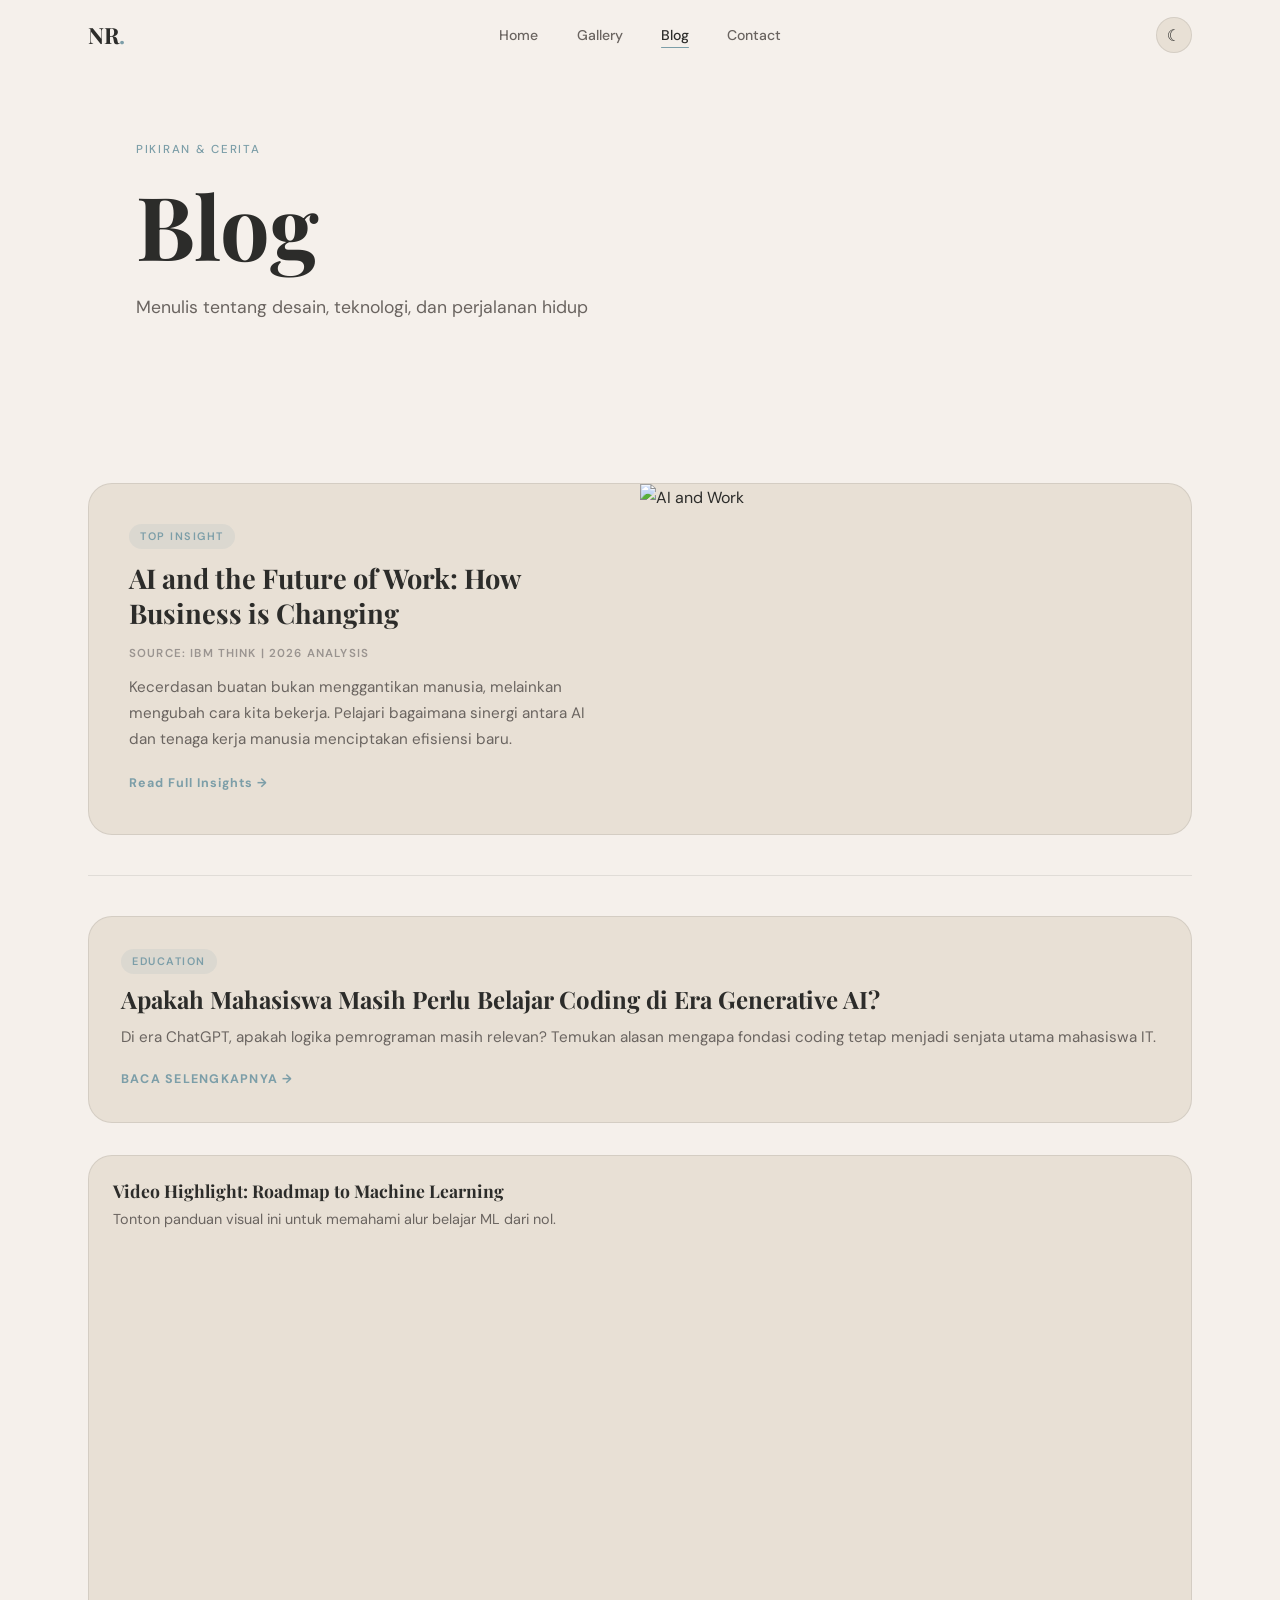
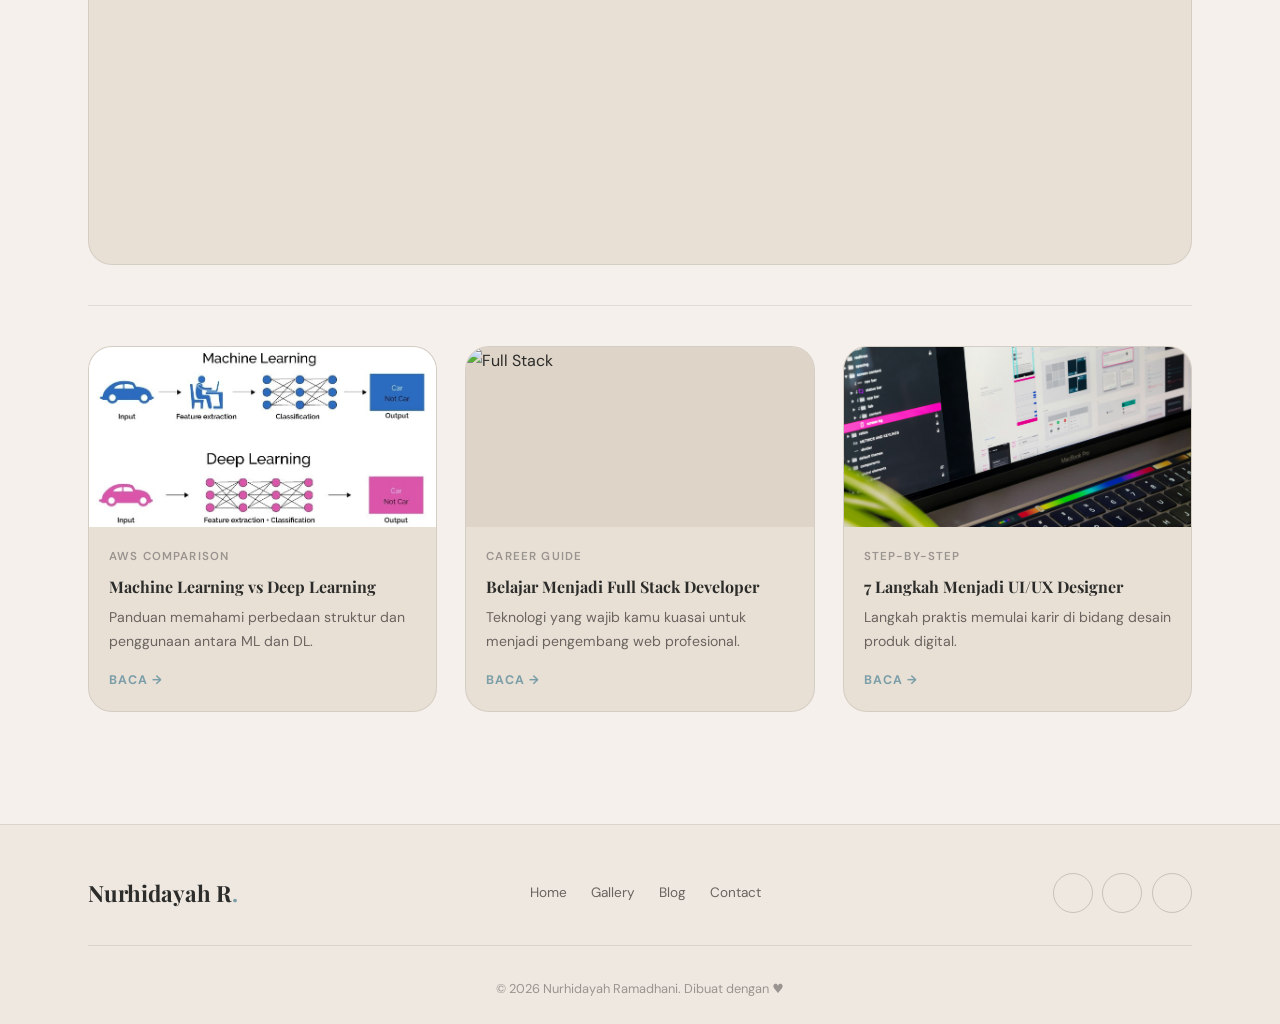
==== blog.html @ 2ee4850a "Initial commit: Mengunggah project pertama" ====
<!DOCTYPE html>
<html lang="id">
<head>
  <meta charset="UTF-8" />
  <meta name="viewport" content="width=device-width, initial-scale=1.0" />
  <title>Blog · Nurhidayah Portfolio</title>
  <link rel="preconnect" href="https://fonts.googleapis.com" />
  <link rel="preconnect" href="https://fonts.gstatic.com" crossorigin />
  <link href="https://fonts.googleapis.com/css2?family=Playfair+Display:ital,wght@0,400;0,600;0,700;1,400&family=DM+Sans:wght@300;400;500&display=swap" rel="stylesheet" />
  <link rel="stylesheet" href="css/style.css" />
  </head>
<body>

  <nav class="navbar" id="navbar">
    <div class="nav-container">
      <a href="index.html" class="nav-logo">NR<span class="dot">.</span></a>
      <ul class="nav-links" id="navLinks">
        <li><a href="index.html" class="nav-link">Home</a></li>
        <li><a href="gallery.html" class="nav-link">Gallery</a></li>
        <li><a href="blog.html" class="nav-link active">Blog</a></li>
        <li><a href="contact.html" class="nav-link">Contact</a></li>
      </ul>
      <div class="nav-actions">
        <button class="theme-toggle" id="themeToggle" aria-label="Toggle dark mode">
          <span class="theme-icon">☾</span>
        </button>
        <button class="hamburger" id="hamburger" aria-label="Menu">
          <span></span><span></span><span></span>
        </button>
      </div>
    </div>
  </nav>

  <header class="page-header">
    <div class="container">
      <span class="section-label reveal">Pikiran &amp; Cerita</span>
      <h1 class="page-title reveal delay-1">Blog</h1>
      <p class="page-subtitle reveal delay-2">Menulis tentang desain, teknologi, dan perjalanan hidup</p>
    </div>
  </header>
<section class="blog-section section">
  <div class="container">
    
    <article class="article-featured reveal" data-tags='["AI", "Tech"]'>
      <div class="featured-content">
        <div class="featured-text">
          <span class="category-label">Top Insight</span>
          <h2 class="featured-title">AI and the Future of Work: How Business is Changing</h2>
          <p class="article-meta">Source: IBM Think | 2026 Analysis</p>
          <p class="featured-excerpt">
            Kecerdasan buatan bukan menggantikan manusia, melainkan mengubah cara kita bekerja. Pelajari bagaimana sinergi antara AI dan tenaga kerja manusia menciptakan efisiensi baru.
          </p>
          <a href="https://www.ibm.com/think/insights/ai-and-the-future-of-work" target="_blank" class="read-more-btn">Read Full Insights →</a>
        </div>
        <div class="featured-media">
          <img src="img/AI.jpg" alt="AI and Work">
        </div>
      </div>
    </article>

    <hr class="section-divider">

    <article class="article-minimal reveal" data-tags='["AI", "Life"]'>
      <div class="minimal-content">
        <span class="category-label">Education</span>
        <h2 class="minimal-title">Apakah Mahasiswa Masih Perlu Belajar Coding di Era Generative AI?</h2>
        <p class="minimal-excerpt">Di era ChatGPT, apakah logika pemrograman masih relevan? Temukan alasan mengapa fondasi coding tetap menjadi senjata utama mahasiswa IT.</p>
        <a href="https://binus.ac.id/bekasi/2026/02/" target="_blank" class="read-more-link">BACA SELENGKAPNYA →</a>
      </div>
    </article>

    <div class="video-featured-wrap reveal">
      <div class="video-info">
        <h3>Video Highlight: Roadmap to Machine Learning</h3>
        <p>Tonton panduan visual ini untuk memahami alur belajar ML dari nol.</p>
      </div>
      <div class="video-responsive">
        <iframe 
            src="https://www.youtube.com/embed/7IgVGSaQPaw" 
            frameborder="0" 
            allow="accelerometer; autoplay; clipboard-write; encrypted-media; gyroscope; picture-in-picture" 
            allowfullscreen>
          </iframe>
      </div>
    </div>

    <hr class="section-divider">

    <div class="articles-sub-grid">
      
      <article class="article-card reveal" data-tags='["Tech"]'>
        <div class="article-thumb">
          <img src="img/MLvs-DL.jpg" alt="ML vs DL">
        </div>
        <div class="article-body">
          <div class="article-meta">AWS Comparison</div>
          <h2 class="article-title">Machine Learning vs Deep Learning</h2>
          <p class="article-excerpt">Panduan memahami perbedaan struktur dan penggunaan antara ML dan DL.</p>
          <a href="https://aws.amazon.com/id/compare/..." target="_blank" class="read-more-btn">BACA →</a>
        </div>
      </article>

      <article class="article-card reveal delay-1" data-tags='["Tech"]'>
        <div class="article-thumb">
          <img src="img/FullStack.jpg" alt="Full Stack">
        </div>
        <div class="article-body">
          <div class="article-meta">Career Guide</div>
          <h2 class="article-title">Belajar Menjadi Full Stack Developer</h2>
          <p class="article-excerpt">Teknologi yang wajib kamu kuasai untuk menjadi pengembang web profesional.</p>
          <a href="https://glints.com/id/..." target="_blank" class="read-more-btn">BACA →</a>
        </div>
      </article>

      <article class="article-card reveal delay-2" data-tags='["Design"]'>
        <div class="article-thumb">
          <img src="img/UI-UX.jpg" alt="UI/UX">
        </div>
        <div class="article-body">
          <div class="article-meta">Step-by-Step</div>
          <h2 class="article-title">7 Langkah Menjadi UI/UX Designer</h2>
          <p class="article-excerpt">Langkah praktis memulai karir di bidang desain produk digital.</p>
          <a href="https://www.dicoding.com/blog/..." target="_blank" class="read-more-btn">BACA →</a>
        </div>
      </article>

    </div>
  </div>
</section>

  <footer class="footer">
    <div class="container">
      <div class="footer-inner">
        <span class="footer-logo">Nurhidayah R<span class="dot">.</span></span>
        <div class="footer-links">
          <a href="index.html">Home</a>
          <a href="gallery.html">Gallery</a>
          <a href="blog.html">Blog</a>
          <a href="contact.html">Contact</a>
        </div>
        <div class="social-links">
          <a href="#" class="social-icon"><i data-feather="instagram"></i></a>
          <a href="#" class="social-icon"><i data-feather="linkedin"></i></a>
          <a href="#" class="social-icon"><i data-feather="github"></i></a>
        </div>
      </div>
      <p class="footer-copy">&copy; 2026 Nurhidayah Ramadhani. Dibuat dengan ♥</p>
    </div>
  </footer>

  <script src="js/main.js"></script>
  <script src="https://unpkg.com/feather-icons"></script>
  <script>feather.replace();</script>
</body>
</html>
---- css/style.css ----
/* ----------------------------------------
    1. CSS CUSTOM PROPERTIES
    ---------------------------------------- */
  :root {
    --bg:           #f5f0eb;
    --bg-alt:       #eee8e0;
    --surface:      #e8e0d5;
    --surface-2:    #ded4c8;
    --text:         #2c2c2a;
    --text-muted:   #6a6460;
    --text-subtle:  #9a9490;
    --accent:       #7c9ea8;
    --accent-dark:  #5a7a84;
    --accent-light: #a8c4cc;
    --border:       rgba(44,44,42,0.1);
    --border-strong:rgba(44,44,42,0.2);
    --shadow-sm:    0 2px 8px  rgba(44,44,42,0.08);
    --shadow-md:    0 8px 32px rgba(44,44,42,0.12);
    --shadow-lg:    0 24px 64px rgba(44,44,42,0.16);
    --radius:       12px;
    --radius-sm:    6px;
    --radius-lg:    24px;
    --nav-h:        70px;
    --transition:   0.3s cubic-bezier(0.4, 0, 0.2, 1);
    --font-heading: 'Playfair Display', Georgia, serif;
    --font-body:    'DM Sans', system-ui, sans-serif;
  }

  [data-theme="dark"] {
    --bg:           #1a1a18;
    --bg-alt:       #222220;
    --surface:      #2a2a28;
    --surface-2:    #333330;
    --text:         #f0ece8;
    --text-muted:   #908880;
    --text-subtle:  #706860;
    --accent:       #7c9ea8;
    --accent-dark:  #a8c4cc;
    --accent-light: #5a7a84;
    --border:       rgba(240,236,232,0.08);
    --border-strong:rgba(240,236,232,0.16);
    --shadow-sm:    0 2px 8px  rgba(0,0,0,0.3);
    --shadow-md:    0 8px 32px rgba(0,0,0,0.4);
    --shadow-lg:    0 24px 64px rgba(0,0,0,0.5);
  }

  /* ----------------------------------------
    2. RESET & BASE
    ---------------------------------------- */
  *, *::before, *::after {
    box-sizing: border-box;
    margin: 0;
    padding: 0;
  }

  html {
    scroll-behavior: smooth;
    font-size: 16px;
  }

  body {
    font-family: var(--font-body);
    background: var(--bg);
    color: var(--text);
    line-height: 1.7;
    overflow-x: hidden;
    transition: background 0.25s ease, color 0.25s ease;
  }

  img   { max-width: 100%; display: block; }
  a     { color: inherit; text-decoration: none; }
  button{ cursor: pointer; border: none; background: none; font-family: inherit; }
  input, textarea, select { font-family: inherit; }
  ul    { list-style: none; }
  iframe{ border: 0; }

  /* ----------------------------------------
    3. TYPOGRAPHY
    ---------------------------------------- */
  h1, h2, h3, h4 {
    font-family: var(--font-heading);
    line-height: 1.2;
    color: var(--text);
  }

  h1 { font-size: clamp(2.2rem, 6vw, 4rem); }
  h2 { font-size: clamp(1.6rem, 4vw, 2.8rem); }
  h3 { font-size: clamp(1.1rem, 2.5vw, 1.5rem); }

  p  { color: var(--text-muted); font-size: 1rem; }

  .section-label {
    display: inline-block;
    font-size: 0.72rem;
    font-weight: 500;
    letter-spacing: 0.15em;
    text-transform: uppercase;
    color: var(--accent);
    margin-bottom: 0.75rem;
  }

  .section-title { margin-bottom: 1.5rem; }

  .dot { color: var(--accent); }

  /* ----------------------------------------
    4. LAYOUT UTILITIES
    ---------------------------------------- */
  .container {
    max-width: 1200px;
    margin: 0 auto;
    padding: 0 clamp(1rem, 5vw, 3rem);
  }

  .section {
    padding: clamp(3.5rem, 9vw, 7rem) 0;
  }

  .section-header {
    display: flex;
    flex-direction: column;
    margin-bottom: 3rem;
  }

  .hidden { display: none !important; }

  /* ----------------------------------------
    5. BUTTONS
    ---------------------------------------- */
  .btn {
    display: inline-flex;
    align-items: center;
    justify-content: center;
    gap: 0.5rem;
    padding: 0.8rem 2rem;
    border-radius: 999px;
    font-size: 0.9rem;
    font-weight: 500;
    font-family: var(--font-body);
    border: 2px solid transparent;
    letter-spacing: 0.02em;
    transition: all var(--transition);
    cursor: pointer;
    white-space: nowrap;
  }

  .btn-primary {
    background: var(--text);
    color: var(--bg);
    border-color: var(--text);
  }
  .btn-primary:hover {
    background: var(--accent);
    border-color: var(--accent);
    transform: translateY(-2px);
    box-shadow: var(--shadow-md);
  }

  .btn-outline {
    background: transparent;
    color: var(--text);
    border-color: var(--border-strong);
  }
  .btn-outline:hover {
    border-color: var(--accent);
    color: var(--accent);
    transform: translateY(-2px);
  }

  .btn-lg { padding: 1rem 2.5rem; font-size: 1rem; }

  /* ----------------------------------------
    6. NAVBAR
    ---------------------------------------- */
  .navbar {
    position: fixed;
    top: 0; left: 0; right: 0;
    z-index: 900;
    height: var(--nav-h);
    transition: background var(--transition), box-shadow var(--transition);
  }

  .navbar.scrolled {
    background: rgba(245,240,235,0.92);
    backdrop-filter: blur(16px);
    -webkit-backdrop-filter: blur(16px);
    box-shadow: 0 1px 0 var(--border);
  }

  [data-theme="dark"] .navbar.scrolled {
    background: rgba(26,26,24,0.92);
  }

  .nav-container {
    max-width: 1200px;
    margin: 0 auto;
    padding: 0 clamp(1rem, 4vw, 3rem);
    height: 100%;
    display: flex;
    align-items: center;
    justify-content: space-between;
    gap: 1rem;
  }

  .nav-logo {
    font-family: var(--font-heading);
    font-size: 1.4rem;
    font-weight: 700;
    color: var(--text);
    letter-spacing: -0.02em;
    flex-shrink: 0;
    transition: color var(--transition);
  }
  .nav-logo:hover { color: var(--accent); }

  .nav-links {
    display: flex;
    align-items: center;
    gap: clamp(1.2rem, 3vw, 2.5rem);
  }

  .nav-link {
    font-size: 0.88rem;
    font-weight: 500;
    color: var(--text-muted);
    position: relative;
    padding-bottom: 2px;
    transition: color var(--transition);
  }
  .nav-link::after {
    content: '';
    position: absolute;
    bottom: -2px; left: 0;
    width: 0; height: 1.5px;
    background: var(--accent);
    border-radius: 999px;
    transition: width var(--transition);
  }
  .nav-link:hover          { color: var(--text); }
  .nav-link:hover::after,
  .nav-link.active::after  { width: 100%; }
  .nav-link.active         { color: var(--text); }

  /* Nav Actions */
  .nav-actions {
    display: flex;
    align-items: center;
    gap: 0.6rem;
    flex-shrink: 0;
  }

  /* Weather mini (index.html only) */
  .weather-mini {
    font-size: 0.8rem;
    font-weight: 600;
    color: var(--accent);
    background: var(--surface);
    border: 1px solid var(--border);
    border-radius: 999px;
    padding: 0.25rem 0.8rem;
    white-space: nowrap;
  }

  /* Dark mode toggle */
  .theme-toggle {
    width: 36px;
    height: 36px;
    border-radius: 50%;
    background: var(--surface);
    color: var(--text);
    display: flex;
    align-items: center;
    justify-content: center;
    font-size: 1rem;
    border: 1px solid var(--border);
    transition: background var(--transition), transform var(--transition);
  }
  .theme-toggle:hover {
    background: var(--surface-2);
    transform: rotate(20deg);
  }

  /* Hamburger */
  .hamburger {
    display: none;
    flex-direction: column;
    justify-content: center;
    gap: 5px;
    width: 36px;
    height: 36px;
    padding: 6px;
    border-radius: var(--radius-sm);
    background: var(--surface);
    border: 1px solid var(--border);
    transition: background var(--transition);
  }
  .hamburger span {
    display: block;
    height: 1.5px;
    background: var(--text);
    border-radius: 2px;
    transition: all 0.3s ease;
    transform-origin: center;
  }
  .hamburger.open span:nth-child(1) { transform: translateY(6.5px) rotate(45deg); }
  .hamburger.open span:nth-child(2) { opacity: 0; transform: scaleX(0); }
  .hamburger.open span:nth-child(3) { transform: translateY(-6.5px) rotate(-45deg); }

  /* ----------------------------------------
    7. HERO  (index.html)
    ---------------------------------------- */
  .hero {
    min-height: 100svh;
    display: flex;
    align-items: center;
    position: relative;
    padding-top: var(--nav-h);
    overflow: hidden;
  }

  .hero-bg {
    position: absolute;
    inset: 0;
    background:
      radial-gradient(ellipse 60% 60% at 80% 20%, rgba(124,158,168,0.12) 0%, transparent 70%),
      radial-gradient(ellipse 40% 40% at 20% 80%, rgba(196,180,154,0.1)  0%, transparent 60%);
    pointer-events: none;
  }

  .hero-content {
    max-width: 1200px;
    margin: 0 auto;
    padding: 0 clamp(1rem, 5vw, 3rem);
    z-index: 1;
  }

  .hero-eyebrow {
    font-size: 1rem;
    font-weight: 500;
    color: var(--text-muted);
    margin-bottom: 0.5rem;
  }

  .hero-name {
    font-size: clamp(2.4rem, 9vw, 6.5rem);
    font-weight: 700;
    line-height: 1.05;
    margin-bottom: 1.5rem;
    color: var(--text);
  }
  .hero-name em { font-style: italic; color: var(--accent); }

  .hero-tagline {
    font-size: clamp(0.95rem, 2.5vw, 1.25rem);
    color: var(--text-muted);
    margin-bottom: 2.5rem;
    min-height: 2em;
    font-weight: 300;
  }

  /* Typing cursor — dipakai via JS jika perlu, tapi tidak wajib */
  .typing-cursor {
    display: inline-block;
    width: 2px; height: 1.1em;
    background: var(--accent);
    margin-left: 2px;
    vertical-align: middle;
    animation: blink 1s step-end infinite;
  }
  @keyframes blink { 0%,100%{opacity:1} 50%{opacity:0} }

  .hero-cta {
    display: flex;
    gap: 1rem;
    flex-wrap: wrap;
  }

  .hero-scroll-hint {
    position: absolute;
    bottom: 2.5rem;
    left: 50%;
    transform: translateX(-50%);
    display: flex;
    flex-direction: column;
    align-items: center;
    gap: 0.5rem;
    color: var(--text-subtle);
    font-size: 0.68rem;
    letter-spacing: 0.15em;
    text-transform: uppercase;
  }
  .scroll-line {
    width: 1px; height: 40px;
    background: linear-gradient(to bottom, var(--text-subtle), transparent);
    animation: scrollPulse 2s ease-in-out infinite;
  }
  @keyframes scrollPulse {
    0%,100%{transform:scaleY(1);opacity:1}
    50%{transform:scaleY(0.6);opacity:0.5}
  }

  /* ----------------------------------------
    8. ABOUT  (index.html)
    ---------------------------------------- */
  .about-grid {
    display: grid;
    grid-template-columns: 1fr 1.5fr;
    gap: clamp(2rem, 6vw, 5rem);
    align-items: center;
  }

  .about-img-wrap { position: relative; }

  .about-img-placeholder {
    width: 100%;
    aspect-ratio: 3/4;
    max-width: 360px;
    background: var(--surface);
    border-radius: var(--radius-lg);
    position: relative;
    overflow: hidden;
    display: flex;
    align-items: center;
    justify-content: center;
  }

  .img-decoration {
    position: absolute;
    width: 60%; height: 60%;
    border: 2px solid var(--accent-light);
    border-radius: var(--radius-lg);
    top: 10%; left: 10%;
    opacity: 0.4;
    z-index: 1;
    pointer-events: none;
  }

  .about-text p { margin-bottom: 1rem; }

  .about-chips {
    display: flex;
    flex-wrap: wrap;
    gap: 0.5rem;
    margin-top: 1.5rem;
  }

  .chip {
    padding: 0.4rem 1rem;
    background: var(--surface);
    border-radius: 999px;
    font-size: 0.8rem;
    font-weight: 500;
    color: var(--text-muted);
    border: 1px solid var(--border);
  }

  /* ----------------------------------------
    9. FEATURED WORK  (index.html)
    ---------------------------------------- */
  .work-grid {
    display: grid;
    grid-template-columns: repeat(auto-fit, minmax(280px, 1fr));
    gap: 2rem;
  }

  .work-card {
    background: var(--surface);
    border-radius: var(--radius-lg);
    overflow: hidden;
    border: 1px solid var(--border);
    transition: transform var(--transition), box-shadow var(--transition);
  }
  .work-card:hover {
    transform: translateY(-6px);
    box-shadow: var(--shadow-lg);
  }

  .work-thumb {
    height: 220px;
    position: relative;
    overflow: hidden;
    display: flex;
    align-items: flex-end;
    padding: 1rem;
  }
  .work-thumb img {
    position: absolute;
    inset: 0;
    width: 100%; height: 100%;
    object-fit: cover;
  }

  .work-num {
    font-family: var(--font-heading);
    font-size: 2.5rem;
    font-weight: 700;
    color: rgba(255,255,255,0.35);
    line-height: 1;
    position: relative;
    z-index: 1;
  }

  .work-info { padding: 1.5rem; }

  .work-tag {
    font-size: 0.68rem;
    font-weight: 500;
    letter-spacing: 0.12em;
    text-transform: uppercase;
    color: var(--accent);
    display: block;
    margin-bottom: 0.5rem;
  }
  .work-info h3 { margin-bottom: 0.5rem; font-size: 1.15rem; }
  .work-info p  { font-size: 0.9rem; margin-bottom: 1rem; }

  .work-link {
    font-size: 0.85rem;
    font-weight: 500;
    color: var(--accent);
    display: inline-block;
    transition: transform var(--transition);
  }
  .work-link:hover { transform: translateX(4px); }

  /* ----------------------------------------
    10. QUOTE SECTION  (index.html)
    ---------------------------------------- */
  .quote-section {
    padding: 3rem 0;
    background: var(--surface);
  }

  .quote-wrapper {
    text-align: center;
    max-width: 680px;
    margin: 0 auto;
    padding: 2rem;
    border-left: 3px solid var(--accent);
    border-radius: 0 var(--radius) var(--radius) 0;
    background: var(--bg-alt);
  }

  #quote-text {
    font-family: var(--font-heading);
    font-style: italic;
    font-size: clamp(1rem, 2.5vw, 1.2rem);
    color: var(--text);
    margin-bottom: 0.75rem;
    line-height: 1.6;
  }

  #quote-author {
    display: block;
    font-size: 0.85rem;
    font-weight: 600;
    color: var(--accent);
  }

  /* ----------------------------------------
    11. CTA BANNER  (index.html)
    ---------------------------------------- */
  .cta-banner { background: var(--surface); }

  .cta-inner {
    text-align: center;
    max-width: 600px;
    margin: 0 auto;
  }
  .cta-inner h2   { margin-bottom: 2rem; line-height: 1.3; }
  .cta-inner em   { color: var(--accent); }

  /* ----------------------------------------
    12. FOOTER  (all pages)
    ---------------------------------------- */
  .footer {
    background: var(--bg-alt);
    color: var(--text);
    padding: 3rem 0 1.5rem;
    border-top: 1px solid var(--border);
  }

  .footer-inner {
    display: flex;
    align-items: center;
    justify-content: space-between;
    gap: 1.5rem;
    flex-wrap: wrap;
    margin-bottom: 2rem;
    padding-bottom: 2rem;
    border-bottom: 1px solid var(--border);
  }

  .footer-logo {
    font-family: var(--font-heading);
    font-size: 1.4rem;
    font-weight: 700;
    color: var(--text);
  }

  .footer-links {
    display: flex;
    gap: 1.5rem;
    flex-wrap: wrap;
  }
  .footer-links a {
    font-size: 0.85rem;
    color: var(--text-muted);
    transition: color var(--transition);
  }
  .footer-links a:hover { color: var(--accent); }

  .social-links { display: flex; gap: 0.6rem; flex-wrap: wrap; }

  .social-icon {
    display: inline-flex;
    align-items: center;
    justify-content: center;
    width: 40px; height: 40px;
    border-radius: 50%;
    border: 1px solid var(--border-strong);
    color: var(--text-muted);
    transition: all var(--transition);
  }
  .social-icon svg {
    width: 18px; height: 18px;
    stroke: currentColor;
    stroke-width: 2px;
    fill: none;
  }
  .social-icon:hover {
    border-color: var(--accent);
    color: var(--accent);
    transform: translateY(-2px);
    background: var(--surface);
  }

  .footer-copy {
    text-align: center;
    font-size: 0.8rem;
    color: var(--text-subtle);
  }

  /* ----------------------------------------
    13. PAGE HEADER  (gallery / blog / contact)
    ---------------------------------------- */
  .page-header {
    padding-top: calc(var(--nav-h) + 4rem);
    padding-bottom: 3rem;
    padding-left:  clamp(1rem, 5vw, 3rem);
    padding-right: clamp(1rem, 5vw, 3rem);
    max-width: 1200px;
    margin: 0 auto;
  }

  .page-title {
    font-size: clamp(2.4rem, 8vw, 5.5rem);
    font-weight: 700;
    margin-bottom: 1rem;
  }

  .page-subtitle {
    font-size: 1.1rem;
    color: var(--text-muted);
    max-width: 520px;
  }

  /* ----------------------------------------
    14. GALLERY PAGE
    ---------------------------------------- */
  .gallery-section { padding-top: 0; }

  /* Filter bar */
  .filter-bar {
    display: flex;
    gap: 0.5rem;
    flex-wrap: wrap;
    margin-bottom: 2.5rem;
  }

  .filter-btn {
    padding: 0.5rem 1.25rem;
    border-radius: 999px;
    border: 1.5px solid var(--border-strong);
    background: transparent;
    color: var(--text-muted);
    font-size: 0.85rem;
    font-weight: 500;
    font-family: var(--font-body);
    transition: all var(--transition);
    cursor: pointer;
  }
  .filter-btn:hover { border-color: var(--accent); color: var(--accent); }
  .filter-btn.active {
    background: var(--text);
    border-color: var(--text);
    color: var(--bg);
  }

  /* Masonry grid */
  .masonry-grid {
    column-count: 3;
    column-gap: 1.25rem;
  }

  .masonry-item {
    display: inline-block;
    width: 100%;
    break-inside: avoid;
    margin-bottom: 1.25rem;
    position: relative;
    border-radius: var(--radius);
    overflow: hidden;
    cursor: pointer;
    transition: transform var(--transition), box-shadow var(--transition), opacity var(--transition);
    box-shadow: var(--shadow-sm);
  }
  .masonry-item:hover {
    transform: scale(1.015);
    box-shadow: var(--shadow-lg);
  }
  .masonry-item.hidden {
    display: none;
  }

  .masonry-img {
    width: 100%;
    height: var(--h, 280px);
    display: flex;
    align-items: center;
    justify-content: center;
    overflow: hidden;
    background: var(--surface);
    transition: transform var(--transition);
  }
  .masonry-img img {
    width: 100%;
    height: 100%;
    object-fit: cover;          /* foto = cover; project screenshots = pilih contain di bawah */
    display: block;
    transition: transform var(--transition);
  }
  .masonry-item[data-category="Project"] .masonry-img img {
    object-fit: contain;        /* screenshot proyek tampil utuh */
    padding: 8px;
    background: #fff;
  }
  .masonry-item:hover .masonry-img img { transform: scale(1.04); }

  .masonry-overlay {
    position: absolute;
    inset: 0;
    background: linear-gradient(to top, rgba(0,0,0,0.65) 0%, transparent 55%);
    display: flex;
    flex-direction: column;
    justify-content: flex-end;
    padding: 1.25rem;
    opacity: 0;
    transition: opacity var(--transition);
  }
  .masonry-item:hover .masonry-overlay { opacity: 1; }

  .masonry-overlay span {
    font-size: 0.62rem;
    font-weight: 600;
    letter-spacing: 0.15em;
    text-transform: uppercase;
    color: rgba(255,255,255,0.75);
    margin-bottom: 0.25rem;
  }
  .masonry-overlay h3 { color: #fff; font-size: 0.95rem; }

  /* Lightbox */
  .lightbox {
    position: fixed;
    inset: 0;
    z-index: 1000;
    display: flex;
    align-items: center;
    justify-content: center;
    padding: 2rem;
    opacity: 0;
    pointer-events: none;
    transition: opacity var(--transition);
  }
  .lightbox.open { opacity: 1; pointer-events: all; }

  .lightbox-backdrop {
    position: fixed;
    inset: 0;
    z-index: 999;
    background: rgba(0,0,0,0.88);
    backdrop-filter: blur(10px);
    opacity: 0;
    pointer-events: none;
    transition: opacity var(--transition);
  }
  .lightbox-backdrop.open { opacity: 1; pointer-events: all; }

  .lightbox-content {
    max-width: 820px;
    width: 100%;
    z-index: 1001;
  }

  .lightbox-img-wrap {
    width: 100%;
    max-height: 72vh;
    display: flex;
    align-items: center;
    justify-content: center;
    border-radius: var(--radius-lg);
    overflow: hidden;
    margin-bottom: 1.25rem;
    background: #fff;
    padding: 1rem;
  }
  .lightbox-img-wrap img {
    max-width: 100%;
    max-height: 68vh;
    object-fit: contain;
    border-radius: var(--radius);
  }

  .lightbox-info  { color: #fff; text-align: center; }
  .lightbox-info h3 { margin-bottom: 0.4rem; font-size: 1.2rem; }
  .lightbox-info p  { color: rgba(255,255,255,0.65); font-size: 0.88rem; }

  .lightbox-close {
    position: fixed;
    top: 1.2rem; right: 1.2rem;
    z-index: 1002;
    width: 44px; height: 44px;
    border-radius: 50%;
    background: rgba(255,255,255,0.15);
    color: #fff;
    font-size: 1rem;
    display: flex;
    align-items: center;
    justify-content: center;
    backdrop-filter: blur(8px);
    transition: background var(--transition);
  }
  .lightbox-close:hover { background: rgba(255,255,255,0.28); }

  .lightbox-prev, .lightbox-next {
    position: fixed;
    top: 50%;
    transform: translateY(-50%);
    z-index: 1002;
    width: 48px; height: 48px;
    border-radius: 50%;
    background: rgba(255,255,255,0.15);
    color: #fff;
    font-size: 1.8rem;
    display: flex;
    align-items: center;
    justify-content: center;
    backdrop-filter: blur(8px);
    transition: background var(--transition);
  }
  .lightbox-prev { left: 1rem; }
  .lightbox-next { right: 1rem; }
  .lightbox-prev:hover, .lightbox-next:hover { background: rgba(255,255,255,0.3); }

  /* ----------------------------------------
    15. BLOG PAGE
    ---------------------------------------- */

  /* Article featured (top card) */
  .article-featured {
    background: var(--surface);
    border: 1px solid var(--border);
    border-radius: var(--radius-lg);
    overflow: hidden;
    margin-bottom: 2.5rem;
  }

  .featured-content {
    display: grid;
    grid-template-columns: 1fr 1fr;
    gap: 0;
  }

  .featured-text {
    padding: 2.5rem;
    display: flex;
    flex-direction: column;
    justify-content: center;
    gap: 0.75rem;
  }

  .featured-title {
    font-size: clamp(1.2rem, 2.5vw, 1.7rem);
    line-height: 1.3;
  }

  .featured-excerpt {
    font-size: 0.95rem;
    color: var(--text-muted);
    line-height: 1.7;
  }

  .featured-media {
    min-height: 280px;
    overflow: hidden;
  }
  .featured-media img {
    width: 100%; height: 100%;
    object-fit: cover;
    display: block;
    transition: transform var(--transition);
  }
  .article-featured:hover .featured-media img { transform: scale(1.04); }

  /* Category label */
  .category-label {
    display: inline-block;
    font-size: 0.68rem;
    font-weight: 600;
    letter-spacing: 0.14em;
    text-transform: uppercase;
    color: var(--accent);
    background: rgba(124,158,168,0.12);
    padding: 0.2rem 0.7rem;
    border-radius: 999px;
    width: fit-content;
  }

  /* Divider */
  .section-divider {
    border: none;
    border-top: 1px solid var(--border);
    margin: 2.5rem 0;
  }

  /* Article minimal */
  .article-minimal {
    margin-bottom: 2rem;
    padding: 2rem;
    background: var(--surface);
    border: 1px solid var(--border);
    border-radius: var(--radius-lg);
    transition: box-shadow var(--transition), transform var(--transition);
  }
  .article-minimal:hover {
    transform: translateY(-3px);
    box-shadow: var(--shadow-md);
  }

  .minimal-content { display: flex; flex-direction: column; gap: 0.6rem; }

  .minimal-title {
    font-size: clamp(1.1rem, 2vw, 1.5rem);
    line-height: 1.35;
  }

  .minimal-excerpt {
    font-size: 0.95rem;
    color: var(--text-muted);
  }

  .read-more-link {
    font-size: 0.78rem;
    font-weight: 700;
    letter-spacing: 0.1em;
    color: var(--accent);
    display: inline-block;
    margin-top: 0.5rem;
    transition: color var(--transition);
  }
  .read-more-link:hover { color: var(--accent-dark); }

  /* Video embed */
  .video-featured-wrap {
    margin-bottom: 2.5rem;
    background: var(--surface);
    border: 1px solid var(--border);
    border-radius: var(--radius-lg);
    overflow: hidden;
    padding: 1.5rem;
    display: flex;
    flex-direction: column;
    gap: 1rem;
  }
  .video-featured-wrap .video-info h3 { font-size: 1.1rem; margin-bottom: 0.35rem; }
  .video-featured-wrap .video-info p  { font-size: 0.9rem; }

  .video-responsive {
    position: relative;
    padding-bottom: 56.25%; /* 16:9 */
    height: 0;
    border-radius: var(--radius);
    overflow: hidden;
  }
  .video-responsive iframe {
    position: absolute;
    top: 0; left: 0;
    width: 100%; height: 100%;
    border-radius: var(--radius);
  }

  /* Sub-grid (3 article cards) */
  .articles-sub-grid {
    display: grid;
    grid-template-columns: repeat(auto-fill, minmax(260px, 1fr));
    gap: 1.75rem;
  }

  .article-card {
    background: var(--surface);
    border-radius: var(--radius-lg);
    overflow: hidden;
    border: 1px solid var(--border);
    transition: transform var(--transition), box-shadow var(--transition);
    display: flex;
    flex-direction: column;
  }
  .article-card:hover {
    transform: translateY(-4px);
    box-shadow: var(--shadow-md);
  }
  .article-card.hidden { display: none; }

  .article-thumb {
    height: 180px;
    overflow: hidden;
    background: var(--surface-2);
  }
  .article-thumb img {
    width: 100%; height: 100%;
    object-fit: cover;
    transition: transform var(--transition);
  }
  .article-card:hover .article-thumb img { transform: scale(1.04); }

  .article-body { padding: 1.25rem; display: flex; flex-direction: column; gap: 0.5rem; flex: 1; }

  .article-meta {
    font-size: 0.72rem;
    font-weight: 600;
    letter-spacing: 0.1em;
    text-transform: uppercase;
    color: var(--text-subtle);
  }

  .article-title {
    font-size: 1rem;
    line-height: 1.45;
  }

  .article-excerpt {
    font-size: 0.88rem;
    color: var(--text-muted);
    flex: 1;
  }

  .read-more-btn {
    font-size: 0.78rem;
    font-weight: 700;
    letter-spacing: 0.08em;
    color: var(--accent);
    display: inline-block;
    margin-top: auto;
    padding-top: 0.5rem;
    transition: color var(--transition);
    font-family: var(--font-body);
  }
  .read-more-btn:hover { color: var(--accent-dark); }

  /* ----------------------------------------
    16. CONTACT PAGE
    ---------------------------------------- */
  .contact { padding-bottom: 6rem; }

  .contact-grid {
    display: grid;
    grid-template-columns: repeat(auto-fit, minmax(240px, 1fr));
    gap: 2rem;
    text-align: center;
  }

  .contact-item {
    padding: 2.5rem 1.5rem;
    background: var(--surface);
    border: 1px solid var(--border);
    border-radius: var(--radius-lg);
    transition: transform var(--transition), border-color var(--transition), box-shadow var(--transition);
  }
  .contact-item:hover {
    transform: translateY(-5px);
    border-color: var(--accent);
    box-shadow: var(--shadow-md);
  }

  .contact-icon {
    width: 52px; height: 52px;
    background: var(--accent);
    color: #fff;
    display: flex;
    align-items: center;
    justify-content: center;
    border-radius: 50%;
    margin: 0 auto 1.5rem;
  }
  .contact-icon svg { width: 22px; height: 22px; stroke: #fff; fill: none; stroke-width: 2; }

  .contact-item h3 {
    font-family: var(--font-heading);
    font-size: 1.3rem;
    margin-bottom: 0.5rem;
  }
  .contact-item p {
    font-size: 0.9rem;
    color: var(--text-muted);
    margin-bottom: 1rem;
  }

  .contact-link, .contact-value {
    font-weight: 600;
    color: var(--accent);
    font-size: 0.95rem;
    word-break: break-word;
  }
  .contact-link:hover { text-decoration: underline; }

  .contact-socials {
    display: flex;
    justify-content: center;
    gap: 1rem;
    flex-wrap: wrap;
  }
  .contact-socials a {
    font-size: 0.9rem;
    font-weight: 600;
    color: var(--accent);
  }
  .contact-socials a:hover { text-decoration: underline; }

  /* ----------------------------------------
    17. SCROLL REVEAL ANIMATION
    ---------------------------------------- */
  .reveal {
    opacity: 0;
    transform: translateY(24px);
    transition:
      opacity  0.65s cubic-bezier(0.4,0,0.2,1),
      transform 0.65s cubic-bezier(0.4,0,0.2,1);
  }
  .reveal.visible {
    opacity: 1;
    transform: translateY(0);
  }

  .delay-1 { transition-delay: 0.1s; }
  .delay-2 { transition-delay: 0.2s; }
  .delay-3 { transition-delay: 0.3s; }

  /* Page fade-in */
  @keyframes fadeIn { from{opacity:0} to{opacity:1} }
  body { animation: fadeIn 0.35s ease; }

  /* ----------------------------------------
    18. RESPONSIVE — TABLET (≤ 900px)
    ---------------------------------------- */
  @media (max-width: 900px) {

    /* Navbar: show hamburger */
    .hamburger { display: flex; }

    .nav-links {
      position: fixed;
      top: var(--nav-h);
      left: 0; right: 0;
      background: var(--bg);
      border-bottom: 1px solid var(--border);
      flex-direction: column;
      align-items: flex-start;
      padding: 1.25rem clamp(1rem, 4vw, 2rem);
      gap: 0;
      transform: translateY(-110%);
      transition: transform 0.35s cubic-bezier(0.4,0,0.2,1);
      box-shadow: var(--shadow-md);
      z-index: 899;
    }
    .nav-links.open { transform: translateY(0); }

    .nav-link {
      font-size: 1rem;
      padding: 0.85rem 0;
      width: 100%;
      border-bottom: 1px solid var(--border);
      color: var(--text);
    }
    .nav-link::after { display: none; }

    /* About */
    .about-grid {
      grid-template-columns: 1fr;
      text-align: center;
    }
    .about-img-placeholder { max-width: 260px; aspect-ratio: 1; margin: 0 auto; }
    .about-chips { justify-content: center; }

    /* Blog featured: stack */
    .featured-content { grid-template-columns: 1fr; }
    .featured-media { min-height: 220px; }
    .featured-text { padding: 1.75rem; }

    /* Masonry: 2 columns */
    .masonry-grid { column-count: 2; }

    /* Contact: single col on small tablet */
    .contact-grid { grid-template-columns: 1fr 1fr; }
  }

  /* ----------------------------------------
    19. RESPONSIVE — MOBILE (≤ 600px)
    ---------------------------------------- */
  @media (max-width: 600px) {

    /* Typography scale down */
    .hero-name    { font-size: clamp(2rem, 11vw, 3rem); }
    .page-title   { font-size: clamp(2rem, 11vw, 3rem); }

    /* Hide weather on very small screens */
    .weather-mini { display: none; }

    /* Hero CTA stacks */
    .hero-cta { flex-direction: column; align-items: flex-start; gap: 0.75rem; }
    .hero-cta .btn { width: 100%; justify-content: center; }

    /* Masonry: 1 column */
    .masonry-grid { column-count: 1; }

    /* Work & Blog grids */
    .work-grid,
    .articles-sub-grid { grid-template-columns: 1fr; }

    /* Contact: single column */
    .contact-grid { grid-template-columns: 1fr; }

    /* Footer stacks */
    .footer-inner {
      flex-direction: column;
      align-items: flex-start;
      gap: 1.25rem;
    }

    .lightbox-prev { left: 0.4rem; }
    .lightbox-next { right: 0.4rem; }
    .featured-media { display: none; }
    .featured-text  { padding: 1.5rem; }
    .quote-wrapper { border-left: none; border-top: 3px solid var(--accent); border-radius: var(--radius); padding: 1.5rem; }
  }

  /* RESPONSIVE */
  @media (min-width: 1400px) {
    .masonry-grid { column-count: 4; }
  }
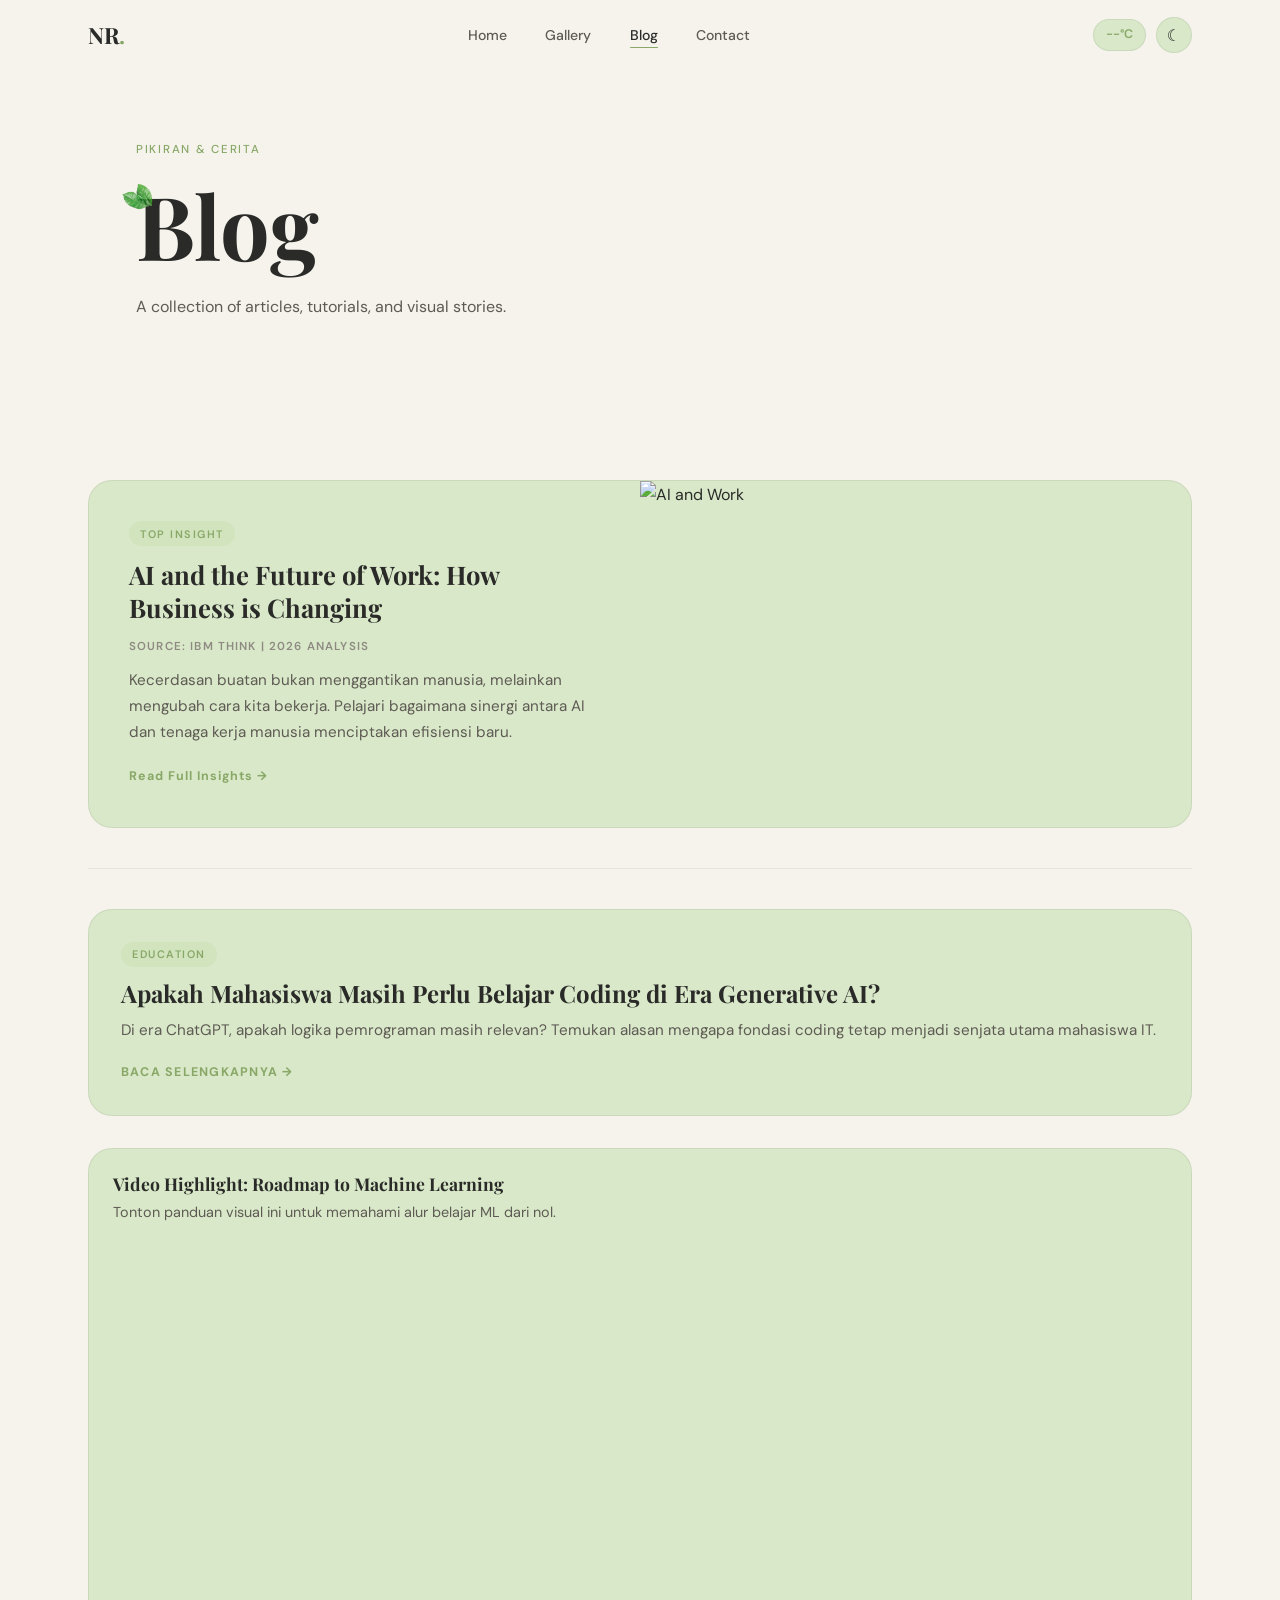
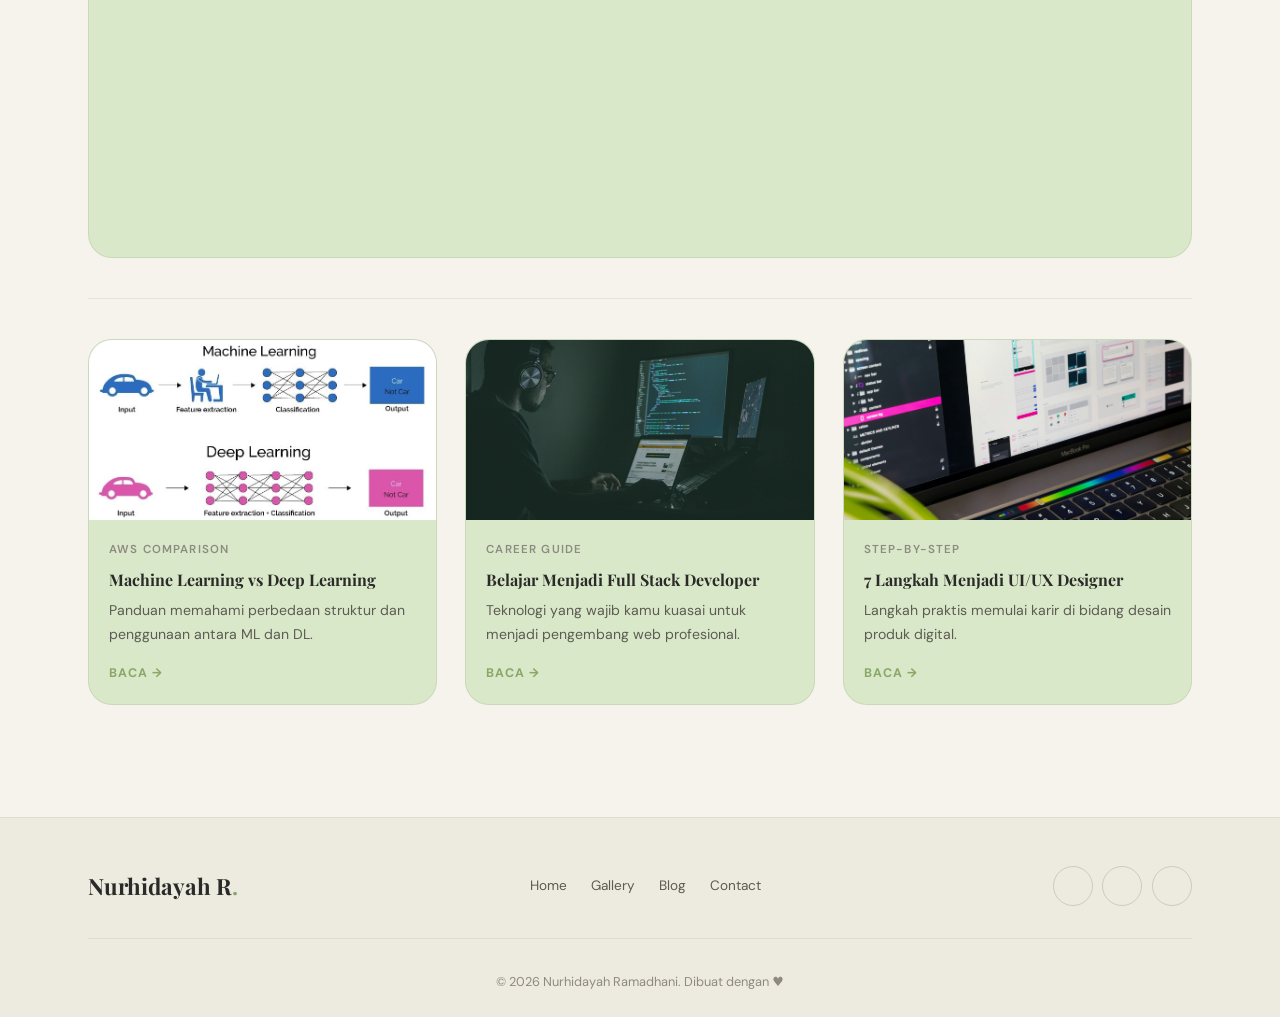
==== commit cce88ce1: "Update font style dan merapikan file CSS" ====
--- a/blog.html
+++ b/blog.html
@@ -11,6 +11,10 @@
   </head>
 <body>
 
+  <!-- Cursor -->
+  <div id="custom-cursor"></div>
+
+  <!-- NAVBAR -->
   <nav class="navbar" id="navbar">
     <div class="nav-container">
       <a href="index.html" class="nav-logo">NR<span class="dot">.</span></a>
@@ -21,9 +25,15 @@
         <li><a href="contact.html" class="nav-link">Contact</a></li>
       </ul>
       <div class="nav-actions">
+        <!-- 1. Weather Widget -->
+        <div id="weather-widget" class="weather-mini">
+          <span id="weather-temp">--°C</span>
+        </div>
+        <!-- 2. Dark Mode Toggle -->
         <button class="theme-toggle" id="themeToggle" aria-label="Toggle dark mode">
           <span class="theme-icon">☾</span>
         </button>
+        <!-- 3. Hamburger Menu (Mobile) -->
         <button class="hamburger" id="hamburger" aria-label="Menu">
           <span></span><span></span><span></span>
         </button>
@@ -31,16 +41,22 @@
     </div>
   </nav>
 
+  <!-- PAGE HEADER -->
   <header class="page-header">
     <div class="container">
       <span class="section-label reveal">Pikiran &amp; Cerita</span>
-      <h1 class="page-title reveal delay-1">Blog</h1>
-      <p class="page-subtitle reveal delay-2">Menulis tentang desain, teknologi, dan perjalanan hidup</p>
+      <h1 class="page-title reveal delay-1">Blog
+        <img src="img/daun2.png" alt="" class="blog-deco">
+      </h1>
+      <p class="page-subtitle reveal delay-2">A collection of articles, tutorials, and visual stories.</p>
     </div>
   </header>
+  
+<!-- BLOG -->
 <section class="blog-section section">
   <div class="container">
     
+    <!-- ARTICLE FEATURED -->
     <article class="article-featured reveal" data-tags='["AI", "Tech"]'>
       <div class="featured-content">
         <div class="featured-text">
@@ -60,6 +76,7 @@
 
     <hr class="section-divider">
 
+    <!-- ARTICLE MINIMAL -->
     <article class="article-minimal reveal" data-tags='["AI", "Life"]'>
       <div class="minimal-content">
         <span class="category-label">Education</span>
@@ -69,6 +86,7 @@
       </div>
     </article>
 
+    <!-- VIDEO HIGHLIGHT -->
     <div class="video-featured-wrap reveal">
       <div class="video-info">
         <h3>Video Highlight: Roadmap to Machine Learning</h3>
@@ -76,16 +94,17 @@
       </div>
       <div class="video-responsive">
         <iframe 
-            src="https://www.youtube.com/embed/7IgVGSaQPaw" 
-            frameborder="0" 
-            allow="accelerometer; autoplay; clipboard-write; encrypted-media; gyroscope; picture-in-picture" 
-            allowfullscreen>
-          </iframe>
+          src="https://www.youtube.com/embed/4Ey8GPSuVgY"
+          frameborder="0" 
+          allow="accelerometer; autoplay; clipboard-write; encrypted-media; gyroscope; picture-in-picture" 
+          allowfullscreen>
+        </iframe>
       </div>
     </div>
 
     <hr class="section-divider">
 
+    <!-- ARTICLE CARDS -->
     <div class="articles-sub-grid">
       
       <article class="article-card reveal" data-tags='["Tech"]'>
@@ -102,7 +121,7 @@
 
       <article class="article-card reveal delay-1" data-tags='["Tech"]'>
         <div class="article-thumb">
-          <img src="img/FullStack.jpg" alt="Full Stack">
+          <img src="img/Fullstack.jpg" alt="Full Stack">
         </div>
         <div class="article-body">
           <div class="article-meta">Career Guide</div>
@@ -128,6 +147,7 @@
   </div>
 </section>
 
+  <!-- FOOTER -->
   <footer class="footer">
     <div class="container">
       <div class="footer-inner">
--- a/css/style.css
+++ b/css/style.css
@@ -1,1262 +1,1211 @@
-
-
-  /* ----------------------------------------
-    1. CSS CUSTOM PROPERTIES
-    ---------------------------------------- */
-  :root {
-    --bg:           #f5f0eb;
-    --bg-alt:       #eee8e0;
-    --surface:      #e8e0d5;
-    --surface-2:    #ded4c8;
-    --text:         #2c2c2a;
-    --text-muted:   #6a6460;
-    --text-subtle:  #9a9490;
-    --accent:       #7c9ea8;
-    --accent-dark:  #5a7a84;
-    --accent-light: #a8c4cc;
-    --border:       rgba(44,44,42,0.1);
-    --border-strong:rgba(44,44,42,0.2);
-    --shadow-sm:    0 2px 8px  rgba(44,44,42,0.08);
-    --shadow-md:    0 8px 32px rgba(44,44,42,0.12);
-    --shadow-lg:    0 24px 64px rgba(44,44,42,0.16);
-    --radius:       12px;
-    --radius-sm:    6px;
-    --radius-lg:    24px;
-    --nav-h:        70px;
-    --transition:   0.3s cubic-bezier(0.4, 0, 0.2, 1);
-    --font-heading: 'Playfair Display', Georgia, serif;
-    --font-body:    'DM Sans', system-ui, sans-serif;
-  }
-
-  [data-theme="dark"] {
-    --bg:           #1a1a18;
-    --bg-alt:       #222220;
-    --surface:      #2a2a28;
-    --surface-2:    #333330;
-    --text:         #f0ece8;
-    --text-muted:   #908880;
-    --text-subtle:  #706860;
-    --accent:       #7c9ea8;
-    --accent-dark:  #a8c4cc;
-    --accent-light: #5a7a84;
-    --border:       rgba(240,236,232,0.08);
-    --border-strong:rgba(240,236,232,0.16);
-    --shadow-sm:    0 2px 8px  rgba(0,0,0,0.3);
-    --shadow-md:    0 8px 32px rgba(0,0,0,0.4);
-    --shadow-lg:    0 24px 64px rgba(0,0,0,0.5);
-  }
-
-  /* ----------------------------------------
-    2. RESET & BASE
-    ---------------------------------------- */
-  *, *::before, *::after {
-    box-sizing: border-box;
-    margin: 0;
-    padding: 0;
-  }
-
-  html {
-    scroll-behavior: smooth;
-    font-size: 16px;
-  }
-
-  body {
-    font-family: var(--font-body);
+/* 1. CSS CUSTOM PROPERTIES */
+@font-face {
+  font-family: 'Qeskile'; 
+  src: url('../font/QeskileVoyage-Regular.otf') format('otf');
+  font-weight: normal;
+  font-style: normal;
+  font-display: swap;
+}
+@font-face {
+  font-family: 'Breathing';
+  src: url('../font/Breathing.ttf') format('truetype'); 
+  font-weight: normal;
+  font-style: normal;
+  font-display: swap;
+}
+
+:root {
+  /* Background */
+  --bg:            #F5F3EC;
+  --bg-alt:        #EDEAE0;
+
+  /*  CARD */
+  --surface:       #D8E8C8;   
+  --surface-2:     #CCDEBB;  
+
+  /* Text */
+  --text:          #2A2A28;
+  --text-muted:    #5E5A54;
+  --text-subtle:   #8E8A82;
+
+  /* Accent — Sage Green */
+  --accent:        #A8C686;
+  --accent-dark:   #89A868;
+  --accent-light:  #C4D9AD;
+  --accent-soft:   rgba(168, 198, 134, 0.15);
+
+  /* Border & Shadow */
+  --border:        rgba(42, 42, 40, 0.08);
+  --border-strong: rgba(42, 42, 40, 0.16);
+  --shadow-sm:     0 2px 8px  rgba(42, 42, 40, 0.06);
+  --shadow-md:     0 8px 32px rgba(42, 42, 40, 0.10);
+  --shadow-lg:     0 24px 64px rgba(42, 42, 40, 0.14);
+
+  /* Shape & Motion */
+  --radius:        12px;
+  --radius-sm:     6px;
+  --radius-lg:     24px;
+  --nav-h:         70px;
+  --transition:    0.3s cubic-bezier(0.4, 0, 0.2, 1);
+
+  /* Font */
+  --font-heading:  'Playfair Display', Georgia, serif;
+  --font-body:     'DM Sans', system-ui, sans-serif;
+  --font-display:  'Qeskile', serif;
+  --font-display-alt:  'Breathing', serif;
+}
+
+/* Dark mode */
+[data-theme="dark"] {
+  --bg:            #1A1B18;
+  --bg-alt:        #21221E;
+  --surface:       #2A3325;  
+  --surface-2:     #333D2C;
+  --text:          #F5F3EC;
+  --text-muted:    #A6A498;
+  --text-subtle:   #7C7A6E;
+  --accent:        #BBD69D;
+  --accent-dark:   #A8C686;
+  --accent-light:  #D5E6BE;
+  --accent-soft:   rgba(187, 214, 157, 0.12);
+  --border:        rgba(245, 243, 236, 0.06);
+  --border-strong: rgba(245, 243, 236, 0.12);
+  --shadow-sm:     0 2px 8px  rgba(0,0,0,0.25);
+  --shadow-md:     0 8px 32px rgba(0,0,0,0.35);
+  --shadow-lg:     0 24px 64px rgba(0,0,0,0.50);
+}
+
+/* 2. RESET & BASE */
+*, *::before, *::after { box-sizing: border-box; margin: 0; padding: 0; }
+
+html { scroll-behavior: smooth; font-size: 16px; }
+
+body {
+  font-family: var(--font-body);
+  background: var(--bg);
+  color: var(--text);
+  line-height: 1.7;
+  overflow-x: hidden;
+  animation: fadeIn 0.35s ease;
+  
+}
+
+/* Sembunyikan cursor asli di seluruh halaman */
+*, *::before, *::after {
+  cursor: none !important;
+}
+
+/* Elemen cursor kustom */
+#custom-cursor {
+  width: 30px;          
+  height: 30px;
+  background-image: url('../img/cursor-custom.png');
+  background-size: contain;
+  background-repeat: no-repeat;
+  position: fixed;
+  top: 0;
+  left: 0;
+  pointer-events: none;  
+  z-index: 99999;
+  transform: translate(-50%, -50%); 
+  transition: transform 0.08s ease; 
+  will-change: transform, top, left;
+}
+
+@keyframes fadeIn { from { opacity: 0; } to { opacity: 1; } }
+
+img    { max-width: 100%; display: block; }
+a      { color: inherit; text-decoration: none; }
+button { cursor: pointer; border: none; background: none; font-family: inherit; }
+input, textarea, select { font-family: inherit; }
+ul     { list-style: none; }
+iframe { border: 0; }
+
+/* 3. TYPOGRAPHY */
+h1, h2, h3, h4 {
+  font-family: var(--font-heading);
+  line-height: 1.2;
+  color: var(--text);
+}
+
+h1 { font-size: clamp(2.2rem, 5vw, 3.8rem); }
+h2 { font-size: clamp(1.6rem, 4vw, 2.8rem); }
+h3 { font-size: clamp(1.1rem, 2.5vw, 1.5rem); }
+
+p  { color: var(--text-muted); font-size: 1rem; }
+
+.section-label {
+  display: inline-block;
+  font-size: 0.72rem;
+  font-weight: 500;
+  letter-spacing: 0.15em;
+  text-transform: uppercase;
+  color: var(--accent-dark); 
+  margin-bottom: 0.75rem;
+}
+
+.section-title { 
+  margin-bottom: 1.5rem; 
+}
+
+.dot { color: var(--accent-dark); }
+
+/* 4. LAYOUT */
+.container {
+  max-width: 1200px;
+  margin: 0 auto;
+  padding: 0 clamp(1rem, 5vw, 3rem);
+}
+
+.section { padding: clamp(3.5rem, 9vw, 7rem) 0; }
+
+.section-header {
+  display: flex;
+  flex-direction: column;
+  margin-bottom: 3rem;
+}
+
+.section-header.has-link {
+  flex-direction: row;
+  align-items: flex-end;
+  justify-content: space-between;
+  flex-wrap: wrap;
+  gap: 1rem;
+}
+
+.section-link {
+  font-size: 0.9rem;
+  font-weight: 500;
+  color: var(--accent-dark);
+  padding-bottom: 0.25rem;
+  border-bottom: 1px solid var(--accent);
+  transition: color var(--transition);
+  white-space: nowrap;
+}
+.section-link:hover { color: var(--accent); }
+
+.hidden { display: none !important; }
+
+/* 5. BUTTONS */
+.btn {
+  display: inline-flex;
+  align-items: center;
+  justify-content: center;
+  gap: 0.5rem;
+  padding: 0.8rem 2rem;
+  border-radius: 999px;
+  font-size: 0.9rem;
+  font-weight: 500;
+  font-family: var(--font-body);
+  border: 2px solid transparent;
+  letter-spacing: 0.02em;
+  transition: all var(--transition);
+  cursor: pointer;
+  white-space: nowrap;
+}
+
+.btn-primary {
+  background: var(--text);
+  color: var(--bg);
+  border-color: var(--text);
+}
+.btn-primary:hover {
+  background: var(--accent-dark);
+  border-color: var(--accent-dark);
+  transform: translateY(-2px);
+  box-shadow: var(--shadow-md);
+}
+
+.btn-outline {
+  background: transparent;
+  color: var(--text);
+  border-color: var(--border-strong);
+}
+.btn-outline:hover {
+  border-color: var(--accent-dark);
+  color: var(--accent-dark);
+  transform: translateY(-2px);
+}
+
+.btn-lg   { padding: 1rem 2.5rem; font-size: 1rem; }
+.btn-full { width: 100%; }
+
+/* 6. NAVBAR*/
+.navbar {
+  position: fixed;
+  top: 0; left: 0; right: 0;
+  z-index: 900;
+  height: var(--nav-h);
+  transition: background var(--transition), box-shadow var(--transition);
+}
+
+.navbar.scrolled {
+  background: rgba(245, 243, 236, 0.93);
+  backdrop-filter: blur(16px);
+  -webkit-backdrop-filter: blur(16px);
+  box-shadow: 0 1px 0 var(--border);
+}
+
+[data-theme="dark"] .navbar.scrolled {
+  background: rgba(26, 27, 24, 0.93);
+}
+
+.nav-container {
+  max-width: 1200px;
+  margin: 0 auto;
+  padding: 0 clamp(1rem, 4vw, 3rem);
+  height: 100%;
+  display: flex;
+  align-items: center;
+  justify-content: space-between;
+  gap: 1rem;
+}
+
+.nav-logo {
+  font-family: var(--font-heading);
+  font-size: 1.4rem;
+  font-weight: 700;
+  color: var(--text);
+  letter-spacing: -0.02em;
+  flex-shrink: 0;
+  transition: color var(--transition);
+}
+.nav-logo:hover { color: var(--accent-dark); }
+
+.nav-links {
+  display: flex;
+  align-items: center;
+  gap: clamp(1.2rem, 3vw, 2.5rem);
+  list-style: none;
+}
+
+.nav-link {
+  font-size: 0.88rem;
+  font-weight: 500;
+  color: var(--text-muted);
+  position: relative;
+  padding-bottom: 2px;
+  transition: color var(--transition);
+  white-space: nowrap;
+}
+.nav-link::after {
+  content: '';
+  position: absolute;
+  bottom: -2px; left: 0;
+  width: 0; height: 1.5px;
+  background: var(--accent-dark);
+  border-radius: 999px;
+  transition: width var(--transition);
+}
+.nav-link:hover            { color: var(--text); }
+.nav-link:hover::after,
+.nav-link.active::after    { width: 100%; }
+.nav-link.active           { color: var(--text); }
+
+.nav-actions {
+  display: flex;
+  align-items: center;
+  gap: 0.6rem;
+  flex-shrink: 0;
+}
+
+.weather-mini {
+  font-size: 0.78rem;
+  font-weight: 600;
+  color: var(--accent-dark);
+  background: var(--surface);
+  border: 1px solid var(--border);
+  border-radius: 999px;
+  padding: 0.25rem 0.75rem;
+  white-space: nowrap;
+}
+
+.theme-toggle {
+  width: 36px; height: 36px;
+  border-radius: 50%;
+  background: var(--surface);
+  color: var(--text);
+  border: 1px solid var(--border);
+  display: flex;
+  align-items: center;
+  justify-content: center;
+  font-size: 1rem;
+  cursor: pointer;
+  transition: background var(--transition), transform var(--transition);
+}
+.theme-toggle:hover {
+  background: var(--surface-2);
+  transform: rotate(20deg);
+}
+
+/* Hamburger */
+.hamburger {
+  display: none;
+  flex-direction: column;
+  justify-content: center;
+  align-items: center;
+  gap: 5px;
+  width: 40px; height: 40px;
+  padding: 8px;
+  border-radius: var(--radius-sm);
+  background: var(--surface);
+  border: 1px solid var(--border);
+  cursor: pointer;
+  flex-shrink: 0;
+  transition: background var(--transition);
+}
+.hamburger span {
+  display: block;
+  width: 20px; height: 2px;
+  background: var(--text);
+  border-radius: 2px;
+  transition: all 0.3s ease;
+  transform-origin: center;
+}
+.hamburger.open span:nth-child(1) { transform: translateY(7px) rotate(45deg); }
+.hamburger.open span:nth-child(2) { opacity: 0; transform: scaleX(0); }
+.hamburger.open span:nth-child(3) { transform: translateY(-7px) rotate(-45deg); }
+
+/* Mobile nav */
+@media (max-width: 768px) {
+  .hamburger    { display: flex; }
+  .weather-mini {
+  font-size: 0.7rem;
+  padding: 0.2rem 0.5rem;
+}
+
+  .nav-links {
+    position: fixed;
+    top: var(--nav-h);
+    left: 0; right: 0;
     background: var(--bg);
-    color: var(--text);
-    line-height: 1.7;
-    overflow-x: hidden;
-    transition: background 0.25s ease, color 0.25s ease;
-  }
-
-  img   { max-width: 100%; display: block; }
-  a     { color: inherit; text-decoration: none; }
-  button{ cursor: pointer; border: none; background: none; font-family: inherit; }
-  input, textarea, select { font-family: inherit; }
-  ul    { list-style: none; }
-  iframe{ border: 0; }
-
-  /* ----------------------------------------
-    3. TYPOGRAPHY
-    ---------------------------------------- */
-  h1, h2, h3, h4 {
-    font-family: var(--font-heading);
-    line-height: 1.2;
-    color: var(--text);
-  }
-
-  h1 { font-size: clamp(2.2rem, 6vw, 4rem); }
-  h2 { font-size: clamp(1.6rem, 4vw, 2.8rem); }
-  h3 { font-size: clamp(1.1rem, 2.5vw, 1.5rem); }
-
-  p  { color: var(--text-muted); font-size: 1rem; }
-
-  .section-label {
-    display: inline-block;
-    font-size: 0.72rem;
-    font-weight: 500;
-    letter-spacing: 0.15em;
-    text-transform: uppercase;
-    color: var(--accent);
-    margin-bottom: 0.75rem;
-  }
-
-  .section-title { margin-bottom: 1.5rem; }
-
-  .dot { color: var(--accent); }
-
-  /* ----------------------------------------
-    4. LAYOUT UTILITIES
-    ---------------------------------------- */
-  .container {
-    max-width: 1200px;
-    margin: 0 auto;
-    padding: 0 clamp(1rem, 5vw, 3rem);
-  }
-
-  .section {
-    padding: clamp(3.5rem, 9vw, 7rem) 0;
-  }
-
-  .section-header {
-    display: flex;
+    border-bottom: 1px solid var(--border);
+    box-shadow: var(--shadow-md);
+    z-index: 899;
     flex-direction: column;
-    margin-bottom: 3rem;
-  }
-
-  .hidden { display: none !important; }
-
-  /* ----------------------------------------
-    5. BUTTONS
-    ---------------------------------------- */
-  .btn {
-    display: inline-flex;
-    align-items: center;
-    justify-content: center;
-    gap: 0.5rem;
-    padding: 0.8rem 2rem;
-    border-radius: 999px;
-    font-size: 0.9rem;
-    font-weight: 500;
-    font-family: var(--font-body);
-    border: 2px solid transparent;
-    letter-spacing: 0.02em;
-    transition: all var(--transition);
-    cursor: pointer;
-    white-space: nowrap;
-  }
-
-  .btn-primary {
-    background: var(--text);
-    color: var(--bg);
-    border-color: var(--text);
-  }
-  .btn-primary:hover {
-    background: var(--accent);
-    border-color: var(--accent);
-    transform: translateY(-2px);
-    box-shadow: var(--shadow-md);
-  }
-
-  .btn-outline {
-    background: transparent;
-    color: var(--text);
-    border-color: var(--border-strong);
-  }
-  .btn-outline:hover {
-    border-color: var(--accent);
-    color: var(--accent);
-    transform: translateY(-2px);
-  }
-
-  .btn-lg { padding: 1rem 2.5rem; font-size: 1rem; }
-
-  /* ----------------------------------------
-    6. NAVBAR
-    ---------------------------------------- */
-  .navbar {
-    position: fixed;
-    top: 0; left: 0; right: 0;
-    z-index: 900;
-    height: var(--nav-h);
-    transition: background var(--transition), box-shadow var(--transition);
-  }
-
-  .navbar.scrolled {
-    background: rgba(245,240,235,0.92);
-    backdrop-filter: blur(16px);
-    -webkit-backdrop-filter: blur(16px);
-    box-shadow: 0 1px 0 var(--border);
-  }
-
-  [data-theme="dark"] .navbar.scrolled {
-    background: rgba(26,26,24,0.92);
-  }
-
-  .nav-container {
-    max-width: 1200px;
-    margin: 0 auto;
-    padding: 0 clamp(1rem, 4vw, 3rem);
-    height: 100%;
-    display: flex;
-    align-items: center;
-    justify-content: space-between;
-    gap: 1rem;
-  }
-
-  .nav-logo {
-    font-family: var(--font-heading);
-    font-size: 1.4rem;
-    font-weight: 700;
-    color: var(--text);
-    letter-spacing: -0.02em;
-    flex-shrink: 0;
-    transition: color var(--transition);
-  }
-  .nav-logo:hover { color: var(--accent); }
-
-  .nav-links {
-    display: flex;
-    align-items: center;
-    gap: clamp(1.2rem, 3vw, 2.5rem);
-  }
-
-  .nav-link {
-    font-size: 0.88rem;
-    font-weight: 500;
-    color: var(--text-muted);
-    position: relative;
-    padding-bottom: 2px;
-    transition: color var(--transition);
-  }
-  .nav-link::after {
-    content: '';
-    position: absolute;
-    bottom: -2px; left: 0;
-    width: 0; height: 1.5px;
-    background: var(--accent);
-    border-radius: 999px;
-    transition: width var(--transition);
-  }
-  .nav-link:hover          { color: var(--text); }
-  .nav-link:hover::after,
-  .nav-link.active::after  { width: 100%; }
-  .nav-link.active         { color: var(--text); }
-
-  /* Nav Actions */
-  .nav-actions {
-    display: flex;
-    align-items: center;
-    gap: 0.6rem;
-    flex-shrink: 0;
-  }
-
-  /* Weather mini (index.html only) */
-  .weather-mini {
-    font-size: 0.8rem;
-    font-weight: 600;
-    color: var(--accent);
-    background: var(--surface);
-    border: 1px solid var(--border);
-    border-radius: 999px;
-    padding: 0.25rem 0.8rem;
-    white-space: nowrap;
-  }
-
-  /* Dark mode toggle */
-  .theme-toggle {
-    width: 36px;
-    height: 36px;
-    border-radius: 50%;
-    background: var(--surface);
-    color: var(--text);
-    display: flex;
-    align-items: center;
-    justify-content: center;
-    font-size: 1rem;
-    border: 1px solid var(--border);
-    transition: background var(--transition), transform var(--transition);
-  }
-  .theme-toggle:hover {
-    background: var(--surface-2);
-    transform: rotate(20deg);
-  }
-
-  /* Hamburger */
-  .hamburger {
-    display: none;
-    flex-direction: column;
-    justify-content: center;
-    gap: 5px;
-    width: 36px;
-    height: 36px;
-    padding: 6px;
-    border-radius: var(--radius-sm);
-    background: var(--surface);
-    border: 1px solid var(--border);
-    transition: background var(--transition);
-  }
-  .hamburger span {
-    display: block;
-    height: 1.5px;
-    background: var(--text);
-    border-radius: 2px;
-    transition: all 0.3s ease;
-    transform-origin: center;
-  }
-  .hamburger.open span:nth-child(1) { transform: translateY(6.5px) rotate(45deg); }
-  .hamburger.open span:nth-child(2) { opacity: 0; transform: scaleX(0); }
-  .hamburger.open span:nth-child(3) { transform: translateY(-6.5px) rotate(-45deg); }
-
-  /* ----------------------------------------
-    7. HERO  (index.html)
-    ---------------------------------------- */
-  .hero {
-    min-height: 100svh;
-    display: flex;
-    align-items: center;
-    position: relative;
-    padding-top: var(--nav-h);
-    overflow: hidden;
-  }
-
-  .hero-bg {
-    position: absolute;
-    inset: 0;
-    background:
-      radial-gradient(ellipse 60% 60% at 80% 20%, rgba(124,158,168,0.12) 0%, transparent 70%),
-      radial-gradient(ellipse 40% 40% at 20% 80%, rgba(196,180,154,0.1)  0%, transparent 60%);
-    pointer-events: none;
-  }
-
-  .hero-content {
-    max-width: 1200px;
-    margin: 0 auto;
-    padding: 0 clamp(1rem, 5vw, 3rem);
-    z-index: 1;
-  }
-
-  .hero-eyebrow {
-    font-size: 1rem;
-    font-weight: 500;
-    color: var(--text-muted);
-    margin-bottom: 0.5rem;
-  }
-
-  .hero-name {
-    font-size: clamp(2.4rem, 9vw, 6.5rem);
-    font-weight: 700;
-    line-height: 1.05;
-    margin-bottom: 1.5rem;
-    color: var(--text);
-  }
-  .hero-name em { font-style: italic; color: var(--accent); }
-
-  .hero-tagline {
-    font-size: clamp(0.95rem, 2.5vw, 1.25rem);
-    color: var(--text-muted);
-    margin-bottom: 2.5rem;
-    min-height: 2em;
-    font-weight: 300;
-  }
-
-  /* Typing cursor — dipakai via JS jika perlu, tapi tidak wajib */
-  .typing-cursor {
-    display: inline-block;
-    width: 2px; height: 1.1em;
-    background: var(--accent);
-    margin-left: 2px;
-    vertical-align: middle;
-    animation: blink 1s step-end infinite;
-  }
-  @keyframes blink { 0%,100%{opacity:1} 50%{opacity:0} }
-
-  .hero-cta {
-    display: flex;
-    gap: 1rem;
-    flex-wrap: wrap;
-  }
-
-  .hero-scroll-hint {
-    position: absolute;
-    bottom: 2.5rem;
-    left: 50%;
-    transform: translateX(-50%);
-    display: flex;
-    flex-direction: column;
-    align-items: center;
-    gap: 0.5rem;
-    color: var(--text-subtle);
-    font-size: 0.68rem;
-    letter-spacing: 0.15em;
-    text-transform: uppercase;
-  }
-  .scroll-line {
-    width: 1px; height: 40px;
-    background: linear-gradient(to bottom, var(--text-subtle), transparent);
-    animation: scrollPulse 2s ease-in-out infinite;
-  }
-  @keyframes scrollPulse {
-    0%,100%{transform:scaleY(1);opacity:1}
-    50%{transform:scaleY(0.6);opacity:0.5}
-  }
-
-  /* ----------------------------------------
-    8. ABOUT  (index.html)
-    ---------------------------------------- */
-  .about-grid {
-    display: grid;
-    grid-template-columns: 1fr 1.5fr;
-    gap: clamp(2rem, 6vw, 5rem);
-    align-items: center;
-  }
-
-  .about-img-wrap { position: relative; }
-
-  .about-img-placeholder {
-    width: 100%;
-    aspect-ratio: 3/4;
-    max-width: 360px;
-    background: var(--surface);
-    border-radius: var(--radius-lg);
-    position: relative;
-    overflow: hidden;
-    display: flex;
-    align-items: center;
-    justify-content: center;
-  }
-
-  .img-decoration {
-    position: absolute;
-    width: 60%; height: 60%;
-    border: 2px solid var(--accent-light);
-    border-radius: var(--radius-lg);
-    top: 10%; left: 10%;
-    opacity: 0.4;
-    z-index: 1;
-    pointer-events: none;
-  }
-
-  .about-text p { margin-bottom: 1rem; }
-
-  .about-chips {
-    display: flex;
-    flex-wrap: wrap;
-    gap: 0.5rem;
-    margin-top: 1.5rem;
-  }
-
-  .chip {
-    padding: 0.4rem 1rem;
-    background: var(--surface);
-    border-radius: 999px;
-    font-size: 0.8rem;
-    font-weight: 500;
-    color: var(--text-muted);
-    border: 1px solid var(--border);
-  }
-
-  /* ----------------------------------------
-    9. FEATURED WORK  (index.html)
-    ---------------------------------------- */
-  .work-grid {
-    display: grid;
-    grid-template-columns: repeat(auto-fit, minmax(280px, 1fr));
-    gap: 2rem;
-  }
-
-  .work-card {
-    background: var(--surface);
-    border-radius: var(--radius-lg);
-    overflow: hidden;
-    border: 1px solid var(--border);
-    transition: transform var(--transition), box-shadow var(--transition);
-  }
-  .work-card:hover {
-    transform: translateY(-6px);
-    box-shadow: var(--shadow-lg);
-  }
-
-  .work-thumb {
-    height: 220px;
-    position: relative;
-    overflow: hidden;
-    display: flex;
-    align-items: flex-end;
-    padding: 1rem;
-  }
-  .work-thumb img {
-    position: absolute;
-    inset: 0;
-    width: 100%; height: 100%;
-    object-fit: cover;
-  }
-
-  .work-num {
-    font-family: var(--font-heading);
-    font-size: 2.5rem;
-    font-weight: 700;
-    color: rgba(255,255,255,0.35);
-    line-height: 1;
-    position: relative;
-    z-index: 1;
-  }
-
-  .work-info { padding: 1.5rem; }
-
-  .work-tag {
-    font-size: 0.68rem;
-    font-weight: 500;
-    letter-spacing: 0.12em;
-    text-transform: uppercase;
-    color: var(--accent);
-    display: block;
-    margin-bottom: 0.5rem;
-  }
-  .work-info h3 { margin-bottom: 0.5rem; font-size: 1.15rem; }
-  .work-info p  { font-size: 0.9rem; margin-bottom: 1rem; }
-
-  .work-link {
-    font-size: 0.85rem;
-    font-weight: 500;
-    color: var(--accent);
-    display: inline-block;
-    transition: transform var(--transition);
-  }
-  .work-link:hover { transform: translateX(4px); }
-
-  /* ----------------------------------------
-    10. QUOTE SECTION  (index.html)
-    ---------------------------------------- */
-  .quote-section {
-    padding: 3rem 0;
-    background: var(--surface);
-  }
-
-  .quote-wrapper {
-    text-align: center;
-    max-width: 680px;
-    margin: 0 auto;
-    padding: 2rem;
-    border-left: 3px solid var(--accent);
-    border-radius: 0 var(--radius) var(--radius) 0;
-    background: var(--bg-alt);
-  }
-
-  #quote-text {
-    font-family: var(--font-heading);
-    font-style: italic;
-    font-size: clamp(1rem, 2.5vw, 1.2rem);
-    color: var(--text);
-    margin-bottom: 0.75rem;
-    line-height: 1.6;
-  }
-
-  #quote-author {
-    display: block;
-    font-size: 0.85rem;
-    font-weight: 600;
-    color: var(--accent);
-  }
-
-  /* ----------------------------------------
-    11. CTA BANNER  (index.html)
-    ---------------------------------------- */
-  .cta-banner { background: var(--surface); }
-
-  .cta-inner {
-    text-align: center;
-    max-width: 600px;
-    margin: 0 auto;
-  }
-  .cta-inner h2   { margin-bottom: 2rem; line-height: 1.3; }
-  .cta-inner em   { color: var(--accent); }
-
-  /* ----------------------------------------
-    12. FOOTER  (all pages)
-    ---------------------------------------- */
-  .footer {
-    background: var(--bg-alt);
-    color: var(--text);
-    padding: 3rem 0 1.5rem;
-    border-top: 1px solid var(--border);
-  }
-
-  .footer-inner {
-    display: flex;
-    align-items: center;
-    justify-content: space-between;
-    gap: 1.5rem;
-    flex-wrap: wrap;
-    margin-bottom: 2rem;
-    padding-bottom: 2rem;
-    border-bottom: 1px solid var(--border);
-  }
-
-  .footer-logo {
-    font-family: var(--font-heading);
-    font-size: 1.4rem;
-    font-weight: 700;
-    color: var(--text);
-  }
-
-  .footer-links {
-    display: flex;
-    gap: 1.5rem;
-    flex-wrap: wrap;
-  }
-  .footer-links a {
-    font-size: 0.85rem;
-    color: var(--text-muted);
-    transition: color var(--transition);
-  }
-  .footer-links a:hover { color: var(--accent); }
-
-  .social-links { display: flex; gap: 0.6rem; flex-wrap: wrap; }
-
-  .social-icon {
-    display: inline-flex;
-    align-items: center;
-    justify-content: center;
-    width: 40px; height: 40px;
-    border-radius: 50%;
-    border: 1px solid var(--border-strong);
-    color: var(--text-muted);
-    transition: all var(--transition);
-  }
-  .social-icon svg {
-    width: 18px; height: 18px;
-    stroke: currentColor;
-    stroke-width: 2px;
-    fill: none;
-  }
-  .social-icon:hover {
-    border-color: var(--accent);
-    color: var(--accent);
-    transform: translateY(-2px);
-    background: var(--surface);
-  }
-
-  .footer-copy {
-    text-align: center;
-    font-size: 0.8rem;
-    color: var(--text-subtle);
-  }
-
-  /* ----------------------------------------
-    13. PAGE HEADER  (gallery / blog / contact)
-    ---------------------------------------- */
-  .page-header {
-    padding-top: calc(var(--nav-h) + 4rem);
-    padding-bottom: 3rem;
-    padding-left:  clamp(1rem, 5vw, 3rem);
-    padding-right: clamp(1rem, 5vw, 3rem);
-    max-width: 1200px;
-    margin: 0 auto;
-  }
-
-  .page-title {
-    font-size: clamp(2.4rem, 8vw, 5.5rem);
-    font-weight: 700;
-    margin-bottom: 1rem;
-  }
-
-  .page-subtitle {
-    font-size: 1.1rem;
-    color: var(--text-muted);
-    max-width: 520px;
-  }
-
-  /* ----------------------------------------
-    14. GALLERY PAGE
-    ---------------------------------------- */
-  .gallery-section { padding-top: 0; }
-
-  /* Filter bar */
-  .filter-bar {
-    display: flex;
-    gap: 0.5rem;
-    flex-wrap: wrap;
-    margin-bottom: 2.5rem;
-  }
-
-  .filter-btn {
-    padding: 0.5rem 1.25rem;
-    border-radius: 999px;
-    border: 1.5px solid var(--border-strong);
-    background: transparent;
-    color: var(--text-muted);
-    font-size: 0.85rem;
-    font-weight: 500;
-    font-family: var(--font-body);
-    transition: all var(--transition);
-    cursor: pointer;
-  }
-  .filter-btn:hover { border-color: var(--accent); color: var(--accent); }
-  .filter-btn.active {
-    background: var(--text);
-    border-color: var(--text);
-    color: var(--bg);
-  }
-
-  /* Masonry grid */
-  .masonry-grid {
-    column-count: 3;
-    column-gap: 1.25rem;
-  }
-
-  .masonry-item {
-    display: inline-block;
-    width: 100%;
-    break-inside: avoid;
-    margin-bottom: 1.25rem;
-    position: relative;
-    border-radius: var(--radius);
-    overflow: hidden;
-    cursor: pointer;
-    transition: transform var(--transition), box-shadow var(--transition), opacity var(--transition);
-    box-shadow: var(--shadow-sm);
-  }
-  .masonry-item:hover {
-    transform: scale(1.015);
-    box-shadow: var(--shadow-lg);
-  }
-  .masonry-item.hidden {
-    display: none;
-  }
-
-  .masonry-img {
-    width: 100%;
-    height: var(--h, 280px);
-    display: flex;
-    align-items: center;
-    justify-content: center;
-    overflow: hidden;
-    background: var(--surface);
-    transition: transform var(--transition);
-  }
-  .masonry-img img {
-    width: 100%;
-    height: 100%;
-    object-fit: cover;          /* foto = cover; project screenshots = pilih contain di bawah */
-    display: block;
-    transition: transform var(--transition);
-  }
-  .masonry-item[data-category="Project"] .masonry-img img {
-    object-fit: contain;        /* screenshot proyek tampil utuh */
-    padding: 8px;
-    background: #fff;
-  }
-  .masonry-item:hover .masonry-img img { transform: scale(1.04); }
-
-  .masonry-overlay {
-    position: absolute;
-    inset: 0;
-    background: linear-gradient(to top, rgba(0,0,0,0.65) 0%, transparent 55%);
-    display: flex;
-    flex-direction: column;
-    justify-content: flex-end;
-    padding: 1.25rem;
-    opacity: 0;
-    transition: opacity var(--transition);
-  }
-  .masonry-item:hover .masonry-overlay { opacity: 1; }
-
-  .masonry-overlay span {
-    font-size: 0.62rem;
-    font-weight: 600;
-    letter-spacing: 0.15em;
-    text-transform: uppercase;
-    color: rgba(255,255,255,0.75);
-    margin-bottom: 0.25rem;
-  }
-  .masonry-overlay h3 { color: #fff; font-size: 0.95rem; }
-
-  /* Lightbox */
-  .lightbox {
-    position: fixed;
-    inset: 0;
-    z-index: 1000;
-    display: flex;
-    align-items: center;
-    justify-content: center;
-    padding: 2rem;
+    align-items: stretch;
+    gap: 0;
+    padding: 0.5rem 0;
+    transform: translateY(-110%);
     opacity: 0;
     pointer-events: none;
-    transition: opacity var(--transition);
+    transition: transform 0.35s cubic-bezier(0.4,0,0.2,1), opacity 0.30s ease;
   }
-  .lightbox.open { opacity: 1; pointer-events: all; }
-
-  .lightbox-backdrop {
-    position: fixed;
-    inset: 0;
-    z-index: 999;
-    background: rgba(0,0,0,0.88);
-    backdrop-filter: blur(10px);
-    opacity: 0;
-    pointer-events: none;
-    transition: opacity var(--transition);
+  .nav-links.open {
+    transform: translateY(0);
+    opacity: 1;
+    pointer-events: all;
   }
-  .lightbox-backdrop.open { opacity: 1; pointer-events: all; }
-
-  .lightbox-content {
-    max-width: 820px;
+  .nav-links li { border-bottom: 1px solid var(--border); }
+  .nav-links li:last-child { border-bottom: none; }
+  .nav-link {
+    display: block;
+    padding: 1rem clamp(1rem, 5vw, 2rem);
+    font-size: 1rem;
+    color: var(--text);
     width: 100%;
-    z-index: 1001;
   }
-
-  .lightbox-img-wrap {
-    width: 100%;
-    max-height: 72vh;
-    display: flex;
-    align-items: center;
-    justify-content: center;
-    border-radius: var(--radius-lg);
-    overflow: hidden;
-    margin-bottom: 1.25rem;
-    background: #fff;
-    padding: 1rem;
+  .nav-link::after { display: none; }
+  .nav-link.active {
+    color: var(--accent-dark);
+    background: var(--accent-soft);
   }
-  .lightbox-img-wrap img {
-    max-width: 100%;
-    max-height: 68vh;
-    object-fit: contain;
-    border-radius: var(--radius);
+}
+
+@media (max-width: 400px) {
+  .nav-logo     { font-size: 1.2rem; }
+  .theme-toggle { width: 32px; height: 32px; font-size: 0.9rem; }
+  .hamburger    { width: 36px; height: 36px; }
+}
+
+/* 7. HERO */
+.hero {
+  min-height: 100svh;
+  display: flex;
+  align-items: center;
+  position: relative;
+  padding-top: var(--nav-h);
+  overflow: hidden;
+}
+
+.hero-bg {
+  position: absolute;
+  inset: 0;
+  background:
+    radial-gradient(ellipse 55% 55% at 80% 15%, rgba(168,198,134,0.12) 0%, transparent 70%),
+    radial-gradient(ellipse 40% 40% at 15% 85%, rgba(196,180,154,0.10) 0%, transparent 60%);
+  pointer-events: none;
+}
+
+.hero-content {
+  max-width: 1200px;
+  margin: 0 auto;
+  padding: 0 clamp(1rem, 5vw, 3rem);
+  z-index: 1;
+}
+
+.hero-eyebrow {
+  font-size: 1rem;
+  font-weight: 500;
+  color: var(--text-muted);
+  margin-bottom: 0.5rem;
+  letter-spacing: 0.04em;
+}
+
+.hero-deco {
+  position: absolute;
+  right: 50px; 
+  top: 50%;
+  transform: translateY(-50%);
+  width: clamp(300px, 40vw, 600px); 
+  opacity: 0.5; 
+  pointer-events: none;
+  user-select: none;
+  z-index: 0;
+  transition: transform 0.4s cubic-bezier(0.2, 0, 0.2, 1);
+}
+
+@media (max-width: 768px) {
+  .hero-deco {
+    width: clamp(160px, 55vw, 260px);
+    right: -20px;
+    top: auto;
+    bottom: 60px;
+    transform: none;
+    opacity: 0.25;
   }
-
-  .lightbox-info  { color: #fff; text-align: center; }
-  .lightbox-info h3 { margin-bottom: 0.4rem; font-size: 1.2rem; }
-  .lightbox-info p  { color: rgba(255,255,255,0.65); font-size: 0.88rem; }
-
-  .lightbox-close {
-    position: fixed;
-    top: 1.2rem; right: 1.2rem;
-    z-index: 1002;
-    width: 44px; height: 44px;
-    border-radius: 50%;
-    background: rgba(255,255,255,0.15);
-    color: #fff;
-    font-size: 1rem;
-    display: flex;
-    align-items: center;
-    justify-content: center;
-    backdrop-filter: blur(8px);
-    transition: background var(--transition);
+}
+
+.hero-content {
+  z-index: 1;
+  position: relative; 
+}
+
+/* Nama hero */
+.hero-name {
+  font-family: var(--font-display);
+  line-height: 1.0;
+  margin-bottom: 1.5rem;
+  display: flex;
+  flex-direction: column;
+  gap: 0.1em;
+}
+
+.hero-name-first {
+  font-size: clamp(2.6rem, 9vw, 7rem);
+  font-weight: 700;
+  font-style: normal;
+  letter-spacing: 0.06em;
+  color: var(--text);
+  line-height: 1.0;
+  display: block;
+}
+
+.hero-name-second {
+  font-family: var(--font-display-alt) !important;
+  font-size: clamp(2rem, 8.5vw, 6.2rem);
+  font-weight: 400;
+  letter-spacing: 0.01em;
+  color: var(--accent-dark);
+  line-height: 1.0;
+  display: block;
+}
+
+.hero-tagline {
+  font-size: clamp(0.95rem, 2.5vw, 1.2rem);
+  color: var(--text-muted);
+  margin-bottom: 2.5rem;
+  min-height: 1.8em;
+  font-weight: 300;
+  letter-spacing: 0.01em;
+}
+
+.hero-cta { display: flex; gap: 1rem; flex-wrap: wrap; }
+
+.hero-scroll-hint {
+  position: absolute;
+  bottom: 2.5rem;
+  left: 50%;
+  transform: translateX(-50%);
+  display: flex;
+  flex-direction: column;
+  align-items: center;
+  gap: 0.5rem;
+  color: var(--text-subtle);
+  font-size: 0.68rem;
+  letter-spacing: 0.15em;
+  text-transform: uppercase;
+}
+.scroll-line {
+  width: 1px; height: 40px;
+  background: linear-gradient(to bottom, var(--text-subtle), transparent);
+  animation: scrollPulse 2s ease-in-out infinite;
+}
+@keyframes scrollPulse {
+  0%,100% { transform:scaleY(1); opacity:1; }
+  50%      { transform:scaleY(0.6); opacity:0.5; }
+}
+
+.typing-cursor {
+  display: inline-block;
+  width: 2px; height: 1em;
+  background: var(--accent-dark);
+  margin-left: 2px;
+  vertical-align: middle;
+  animation: blink 1s step-end infinite;
+}
+@keyframes blink { 0%,100%{opacity:1} 50%{opacity:0} }
+
+/* 8. ABOUT */
+.about-grid {
+  display: grid;
+  grid-template-columns: 1fr 1.5fr;
+  gap: clamp(2rem, 6vw, 5rem);
+  align-items: center;
+}
+
+.about-img-wrap { position: relative; }
+
+.about-img-placeholder {
+  width: 100%;
+  aspect-ratio: 3/4;
+  max-width: 360px;
+  background: var(--surface);
+  border-radius: var(--radius-lg);
+  position: relative;
+  overflow: hidden;
+  display: flex;
+  align-items: center;
+  justify-content: center;
+}
+
+.about.section {
+  padding-bottom: 2rem;
+}
+
+.img-decoration {
+  position: absolute;
+  width: 60%; height: 60%;
+  border: 2px solid var(--accent);
+  border-radius: var(--radius-lg);
+  top: 10%; left: 10%;
+  opacity: 0.35;
+  z-index: 1;
+  pointer-events: none;
+}
+
+.about-text p { margin-bottom: 1rem; }
+
+.about-chips {
+  display: flex;
+  flex-wrap: wrap;
+  gap: 0.5rem;
+  margin-top: 1.5rem;
+}
+
+.chip {
+  padding: 0.4rem 1rem;
+  background: var(--surface);
+  border-radius: 999px;
+  font-size: 0.8rem;
+  font-weight: 500;
+  color: var(--text-muted);
+  border: 1px solid var(--border);
+  transition: border-color var(--transition), color var(--transition), background var(--transition);
+}
+.chip:hover {
+  border-color: var(--accent-dark);
+  color: var(--accent-dark);
+  background: var(--accent-soft);
+}
+
+/* 9. FEATURED WORK */
+.work-grid {
+  display: grid;
+  grid-template-columns: repeat(auto-fit, minmax(280px, 1fr));
+  gap: 2rem;
+}
+
+.work-card {
+  background: var(--surface);
+  border-radius: var(--radius-lg);
+  overflow: hidden;
+  border: 1px solid var(--border);
+  transition: transform var(--transition), box-shadow var(--transition);
+}
+.work-card:hover {
+  transform: translateY(-6px);
+  box-shadow: var(--shadow-lg);
+}
+
+.work-thumb {
+  height: 220px;
+  position: relative;
+  overflow: hidden;
+  display: flex;
+  align-items: flex-end;
+  padding: 1rem;
+  background: var(--surface-2);
+}
+
+.work-thumb img {
+  position: absolute;
+  inset: 0;
+  width: 100%; height: 100%;
+  object-fit: cover;
+  transition: transform 0.4s ease;
+}
+
+.work-thumb:hover img {
+  transform: scale(1.08);
+}
+
+.work-thumb::after {
+  content: '';
+  position: absolute;
+  inset: 0;
+  background: rgba(0, 0, 0, 0);
+  transition: background 0.4s ease;
+  z-index: 0;
+}
+
+.work-thumb:hover::after {
+  background: rgba(0, 0, 0, 0.15);
+}
+
+.work-num {
+  font-family: var(--font-heading);
+  font-size: 2.5rem;
+  font-weight: 700;
+  color: rgba(255,255,255,0.30);
+  line-height: 1;
+  position: relative;
+  z-index: 1;
+}
+
+.work-info    { padding: 1.5rem; }
+
+.work-tag {
+  font-size: 0.68rem;
+  font-weight: 500;
+  letter-spacing: 0.12em;
+  text-transform: uppercase;
+  color: var(--accent-dark);
+  display: block;
+  margin-bottom: 0.5rem;
+}
+
+.work-info h3 { margin-bottom: 0.5rem; font-size: 1.15rem; }
+.work-info p  { font-size: 0.9rem; margin-bottom: 1rem; }
+
+.work-link {
+  font-size: 0.85rem;
+  font-weight: 500;
+  color: var(--accent-dark);
+  display: inline-block;
+  transition: transform var(--transition);
+}
+.work-link:hover { transform: translateX(4px); }
+
+/* 10. QUOTE SECTION */
+.quote-section { padding: 3rem 0; background: var(--surface); }
+
+.quote-wrapper {
+  text-align: center;
+  max-width: 680px;
+  margin: 0 auto;
+  padding: 2rem 2rem 2rem 2.5rem;
+  border-left: 3px solid var(--accent-dark);
+  border-radius: 0 var(--radius) var(--radius) 0;
+  background: var(--bg-alt);
+}
+
+#quote-text {
+  font-family: var(--font-heading);
+  font-style: italic;
+  font-size: clamp(1rem, 2.5vw, 1.2rem);
+  color: var(--text);
+  margin-bottom: 0.75rem;
+  line-height: 1.6;
+}
+#quote-author {
+  display: block;
+  font-size: 0.85rem;
+  font-weight: 600;
+  color: var(--accent-dark);
+}
+
+/* 11. CTA BANNER */
+.cta-banner { background: var(--surface); }
+
+.cta-inner {
+  text-align: center;
+  max-width: 600px;
+  margin: 0 auto;
+}
+.cta-inner h2 { margin-bottom: 2rem; line-height: 1.3; }
+.cta-inner em { color: var(--accent-dark); font-style: italic; }
+
+/* 12. FOOTER */
+.footer {
+  background: var(--bg-alt);
+  color: var(--text);
+  padding: 3rem 0 1.5rem;
+  border-top: 1px solid var(--border);
+}
+
+.footer-inner {
+  display: flex;
+  align-items: center;
+  justify-content: space-between;
+  gap: 1.5rem;
+  flex-wrap: wrap;
+  margin-bottom: 2rem;
+  padding-bottom: 2rem;
+  border-bottom: 1px solid var(--border);
+}
+
+.footer-logo {
+  font-family: var(--font-heading);
+  font-size: 1.4rem;
+  font-weight: 700;
+  color: var(--text);
+}
+
+.footer-links { display: flex; gap: 1.5rem; flex-wrap: wrap; }
+
+.footer-links a {
+  font-size: 0.85rem;
+  color: var(--text-muted);
+  transition: color var(--transition);
+}
+
+.footer-links a:hover { color: var(--accent-dark); }
+.social-links { display: flex; gap: 0.6rem; flex-wrap: wrap; }
+
+.social-icon {
+  display: inline-flex;
+  align-items: center;
+  justify-content: center;
+  width: 40px; height: 40px;
+  border-radius: 50%;
+  border: 1px solid var(--border-strong);
+  color: var(--text-muted);
+  transition: all var(--transition);
+}
+.social-icon svg { width: 18px; height: 18px; stroke: currentColor; stroke-width: 2px; fill: none; }
+
+.social-icon:hover {
+  border-color: var(--accent-dark);
+  color: var(--accent-dark);
+  transform: translateY(-2px);
+  background: var(--accent-soft);
+}
+
+.footer-copy {
+  text-align: center;
+  font-size: 0.8rem;
+  color: var(--text-subtle);
+}
+
+/* 13. PAGE HEADER */
+.page-header {
+  padding-top: calc(var(--nav-h) + 4rem);
+  padding-bottom: 3rem;
+  padding-left:  clamp(1rem, 5vw, 3rem);
+  padding-right: clamp(1rem, 5vw, 3rem);
+  max-width: 1200px;
+  margin: 0 auto;
+}
+.page-title    { font-size: clamp(2.4rem, 8vw, 5.5rem); font-weight: 700; margin-bottom: 1rem; position: relative; }
+
+page-subtitle { 
+  font-size: 1.1rem; 
+  font-style: italic;
+  color: var(--text-muted); 
+  max-width: 520px; 
+}
+
+.page-title-wrap {
+  position: relative;
+  display: block; 
+}
+
+/* 14. GALLERY PAGE */
+@keyframes leafEntrance {
+  0%   { opacity: 0; transform: translateY(20px) rotate(-15deg); }
+  100% { opacity: 0.5; transform: translateY(0px) rotate(0deg); }
+}
+
+.gallery-deco {
+  position: absolute;
+  top: 10px;
+  left: 300px;      
+  width: 50px;
+  opacity: 0.5;
+  pointer-events: none;
+  user-select: none;
+  animation: leafEntrance 1s ease-out forwards, leafFloat 4s ease-in-out 1s infinite;
+}
+
+@media (max-width: 768px) {
+  .gallery-deco {
+    left: auto;
+    right: 1rem;
+    top: 0;
+    width: 36px;
+    opacity: 0.4;
   }
-  .lightbox-close:hover { background: rgba(255,255,255,0.28); }
-
-  .lightbox-prev, .lightbox-next {
-    position: fixed;
-    top: 50%;
-    transform: translateY(-50%);
-    z-index: 1002;
-    width: 48px; height: 48px;
-    border-radius: 50%;
-    background: rgba(255,255,255,0.15);
-    color: #fff;
-    font-size: 1.8rem;
-    display: flex;
-    align-items: center;
-    justify-content: center;
-    backdrop-filter: blur(8px);
-    transition: background var(--transition);
+}
+
+.filter-bar { display: flex; gap: 0.5rem; flex-wrap: wrap; margin-bottom: 2.5rem; }
+
+.filter-btn {
+  padding: 0.5rem 1.25rem;
+  border-radius: 999px;
+  border: 1.5px solid var(--border-strong);
+  background: transparent;
+  color: var(--text-muted);
+  font-size: 0.85rem;
+  font-weight: 500;
+  font-family: var(--font-body);
+  transition: all var(--transition);
+  cursor: pointer;
+}
+
+.filter-btn:hover  { border-color: var(--accent-dark); color: var(--accent-dark); }
+.filter-btn.active { background: var(--accent-dark); border-color: var(--accent-dark); color: #fff; }
+
+.masonry-grid {
+  columns: 3;           
+  column-gap: 1.2rem;
+  margin-top: 2rem;
+}
+
+.masonry-item {
+  display: inline-block;
+  width: 100%;
+  break-inside: avoid;
+  margin-bottom: 1.25rem;
+  position: relative;
+  border-radius: var(--radius);
+  overflow: hidden;
+  cursor: pointer;
+  transition: transform var(--transition), box-shadow var(--transition), opacity var(--transition);
+  box-shadow: var(--shadow-sm);
+}
+
+.masonry-item:hover { transform: scale(1.015); box-shadow: var(--shadow-lg); }
+.masonry-item.hidden { display: none; }
+
+.masonry-img {
+  width: 100%;
+  height: auto;   
+  display: block;
+  overflow: hidden;
+  background-color: #fff;
+}
+
+.masonry-img img {
+  width: 100%;
+  height: auto; 
+  object-fit: cover;
+  padding: 0;    
+  display: block;
+  transition: transform var(--transition);
+}
+
+.masonry-item:hover .masonry-img { transform: scale(1.04); }
+
+.masonry-overlay {
+  position: absolute;
+  inset: 0;
+  background: linear-gradient(to top, rgba(0,0,0,0.65) 0%, transparent 55%);
+  display: flex;
+  flex-direction: column;
+  justify-content: flex-end;
+  padding: 1.25rem;
+  opacity: 0;
+  transition: opacity var(--transition);
+}
+.masonry-item:hover .masonry-overlay { opacity: 1; }
+.masonry-overlay span { font-size: 0.62rem; font-weight: 600; letter-spacing: 0.15em; text-transform: uppercase; color: rgba(255,255,255,0.75); margin-bottom: 0.25rem; }
+.masonry-overlay h3  { color: #fff; font-size: 0.95rem; }
+
+/* Lightbox */
+.lightbox { position: fixed; inset: 0; z-index: 1000; display: flex; align-items: center; justify-content: center; padding: 2rem; opacity: 0; pointer-events: none; transition: opacity var(--transition); }
+.lightbox.open { opacity: 1; pointer-events: all; }
+
+.lightbox-backdrop { position: fixed; inset: 0; z-index: 999; background: rgba(0,0,0,0.88); backdrop-filter: blur(10px); opacity: 0; pointer-events: none; transition: opacity var(--transition); }
+.lightbox-backdrop.open { opacity: 1; pointer-events: all; }
+
+.lightbox-content { max-width: 700px; width: 100%; z-index: 1001; }
+
+.lightbox-img-wrap { width: 100%; height: auto; max-height: 70vh; display: flex; align-items: center; justify-content: center; border-radius: var(--radius-lg); overflow: hidden; margin-bottom: 1.25rem; background: #fff; padding: 2rem; box-sizing: border-box; }
+#lightboxImgWrap img { max-width: 100%; max-height: 100%; object-fit: contain; }
+
+.lightbox-info   { color: #fff; text-align: center; }
+.lightbox-info h3{ margin-bottom: 0.4rem; font-size: 1.2rem; }
+.lightbox-info p { color: rgba(255,255,255,0.65); font-size: 0.88rem; }
+
+.lightbox-close { position: fixed; top: 1.2rem; right: 1.2rem; z-index: 1002; width: 44px; height: 44px; border-radius: 50%; background: rgba(255,255,255,0.15); color: #fff; font-size: 1rem; display: flex; align-items: center; justify-content: center; backdrop-filter: blur(8px); transition: background var(--transition); }
+.lightbox-close:hover { background: rgba(255,255,255,0.28); }
+
+.lightbox-prev, .lightbox-next { position: fixed; top: 50%; transform: translateY(-50%); z-index: 1002; width: 48px; height: 48px; border-radius: 50%; background: rgba(255,255,255,0.15); color: #fff; font-size: 1.8rem; display: flex; align-items: center; justify-content: center; backdrop-filter: blur(8px); transition: background var(--transition); }
+.lightbox-prev { left: 1rem; }
+.lightbox-next { right: 1rem; }
+.lightbox-prev:hover, .lightbox-next:hover { background: rgba(255,255,255,0.3); }
+
+/* 15. BLOG PAGE */
+
+.blog-deco {
+  position: absolute;
+  top: 10px;
+  left: -20px;
+  width: 45px;
+  opacity: 0.8;
+  pointer-events: none;
+  user-select: none;
+  animation: leafFloat 4s ease-in-out infinite;
+  transform-origin: center center;
+}
+
+@media (max-width: 768px) {
+  .blog-deco {
+    left: auto;
+    right: 1rem;
+    top: 0;
+    width: 32px;
+    opacity: 0.5;
   }
-  .lightbox-prev { left: 1rem; }
-  .lightbox-next { right: 1rem; }
-  .lightbox-prev:hover, .lightbox-next:hover { background: rgba(255,255,255,0.3); }
-
-  /* ----------------------------------------
-    15. BLOG PAGE
-    ---------------------------------------- */
-
-  /* Article featured (top card) */
-  .article-featured {
-    background: var(--surface);
-    border: 1px solid var(--border);
-    border-radius: var(--radius-lg);
-    overflow: hidden;
-    margin-bottom: 2.5rem;
+}
+
+.article-featured { background: var(--surface); border: 1px solid var(--border); border-radius: var(--radius-lg); overflow: hidden; margin-bottom: 2.5rem; transition: box-shadow var(--transition); }
+.article-featured:hover { box-shadow: var(--shadow-md); }
+
+.featured-content { display: grid; grid-template-columns: 1fr 1fr; }
+.featured-text { padding: 2.5rem; display: flex; flex-direction: column; justify-content: center; gap: 0.75rem; }
+.featured-title { font-size: clamp(1.1rem, 2.5vw, 1.6rem); line-height: 1.3; }
+.featured-excerpt { font-size: 0.95rem; color: var(--text-muted); line-height: 1.7; }
+.featured-media { min-height: 280px; overflow: hidden; }
+.featured-media img { width: 100%; height: 100%; object-fit: cover; transition: transform var(--transition); }
+.article-featured:hover .featured-media img { transform: scale(1.04); }
+
+.category-label { display: inline-block; font-size: 0.68rem; font-weight: 600; letter-spacing: 0.14em; text-transform: uppercase; color: var(--accent-dark); background: var(--accent-soft); padding: 0.2rem 0.7rem; border-radius: 999px; width: fit-content; }
+
+.section-divider { border: none; border-top: 1px solid var(--border); margin: 2.5rem 0; }
+
+.article-minimal { margin-bottom: 2rem; padding: 2rem; background: var(--surface); border: 1px solid var(--border); border-radius: var(--radius-lg); transition: transform var(--transition), box-shadow var(--transition); }
+.article-minimal:hover { transform: translateY(-3px); box-shadow: var(--shadow-md); }
+
+.minimal-content { display: flex; flex-direction: column; gap: 0.6rem; }
+.minimal-title   { font-size: clamp(1.1rem, 2vw, 1.5rem); line-height: 1.35; }
+.minimal-excerpt { font-size: 0.95rem; color: var(--text-muted); }
+
+.read-more-link { font-size: 0.78rem; font-weight: 700; letter-spacing: 0.1em; color: var(--accent-dark); display: inline-block; margin-top: 0.5rem; transition: color var(--transition); }
+.read-more-link:hover { color: var(--accent); }
+
+.video-featured-wrap { margin-bottom: 2.5rem; background: var(--surface); border: 1px solid var(--border); border-radius: var(--radius-lg); overflow: hidden; padding: 1.5rem; display: flex; flex-direction: column; gap: 1rem; }
+.video-featured-wrap .video-info h3 { font-size: 1.1rem; margin-bottom: 0.35rem; }
+.video-featured-wrap .video-info p  { font-size: 0.9rem; }
+
+.video-responsive { position: relative; padding-bottom: 56.25%; height: 0; border-radius: var(--radius); overflow: hidden; }
+.video-responsive iframe { position: absolute; top: 0; left: 0; width: 100%; height: 100%; }
+
+.articles-sub-grid { display: grid; grid-template-columns: repeat(auto-fill, minmax(260px, 1fr)); gap: 1.75rem; }
+
+.article-card { background: var(--surface); border-radius: var(--radius-lg); overflow: hidden; border: 1px solid var(--border); transition: transform var(--transition), box-shadow var(--transition); display: flex; flex-direction: column; }
+.article-card:hover { transform: translateY(-4px); box-shadow: var(--shadow-md); }
+.article-card.hidden { display: none; }
+
+.article-thumb { height: 180px; overflow: hidden; background: var(--surface-2); }
+.article-thumb img { width: 100%; height: 100%; object-fit: cover; transition: transform var(--transition); }
+.article-card:hover .article-thumb img { transform: scale(1.04); }
+
+.article-body { padding: 1.25rem; display: flex; flex-direction: column; gap: 0.5rem; flex: 1; }
+.article-meta { font-size: 0.72rem; font-weight: 600; letter-spacing: 0.1em; text-transform: uppercase; color: var(--text-subtle); }
+.article-title   { font-size: 1rem; line-height: 1.45; }
+.article-excerpt { font-size: 0.88rem; color: var(--text-muted); flex: 1; }
+
+.read-more-btn { font-size: 0.78rem; font-weight: 700; letter-spacing: 0.08em; color: var(--accent-dark); display: inline-block; margin-top: auto; padding-top: 0.5rem; transition: color var(--transition); font-family: var(--font-body); background: none; border: none; cursor: pointer; }
+.read-more-btn:hover { color: var(--accent); }
+
+/* 16. CONTACT PAGE */
+.contact { padding: 4rem 0 6rem; }
+
+/* PROFILE CARD */
+.contact-deco {
+  position: absolute;
+  top: 12px;
+  left: 285px ;
+  width: 100px;
+  opacity: 0.8;
+  pointer-events: none;
+  user-select: none;
+  animation: leafFloat 4s ease-in-out infinite;
+  transform-origin: center center;
+}
+
+@media (max-width: 768px) {
+  .contact-deco {
+    left: auto;
+    right: 1rem;
+    top: 0;
+    width: 60px;
+    opacity: 0.5;
   }
-
-  .featured-content {
-    display: grid;
-    grid-template-columns: 1fr 1fr;
-    gap: 0;
-  }
-
-  .featured-text {
-    padding: 2.5rem;
-    display: flex;
-    flex-direction: column;
-    justify-content: center;
-    gap: 0.75rem;
-  }
-
-  .featured-title {
-    font-size: clamp(1.2rem, 2.5vw, 1.7rem);
-    line-height: 1.3;
-  }
-
-  .featured-excerpt {
-    font-size: 0.95rem;
-    color: var(--text-muted);
-    line-height: 1.7;
-  }
-
-  .featured-media {
-    min-height: 280px;
-    overflow: hidden;
-  }
-  .featured-media img {
-    width: 100%; height: 100%;
-    object-fit: cover;
-    display: block;
-    transition: transform var(--transition);
-  }
-  .article-featured:hover .featured-media img { transform: scale(1.04); }
-
-  /* Category label */
-  .category-label {
-    display: inline-block;
-    font-size: 0.68rem;
-    font-weight: 600;
-    letter-spacing: 0.14em;
-    text-transform: uppercase;
-    color: var(--accent);
-    background: rgba(124,158,168,0.12);
-    padding: 0.2rem 0.7rem;
-    border-radius: 999px;
-    width: fit-content;
-  }
-
-  /* Divider */
-  .section-divider {
-    border: none;
-    border-top: 1px solid var(--border);
-    margin: 2.5rem 0;
-  }
-
-  /* Article minimal */
-  .article-minimal {
-    margin-bottom: 2rem;
-    padding: 2rem;
-    background: var(--surface);
-    border: 1px solid var(--border);
-    border-radius: var(--radius-lg);
-    transition: box-shadow var(--transition), transform var(--transition);
-  }
-  .article-minimal:hover {
-    transform: translateY(-3px);
-    box-shadow: var(--shadow-md);
-  }
-
-  .minimal-content { display: flex; flex-direction: column; gap: 0.6rem; }
-
-  .minimal-title {
-    font-size: clamp(1.1rem, 2vw, 1.5rem);
-    line-height: 1.35;
-  }
-
-  .minimal-excerpt {
-    font-size: 0.95rem;
-    color: var(--text-muted);
-  }
-
-  .read-more-link {
-    font-size: 0.78rem;
-    font-weight: 700;
-    letter-spacing: 0.1em;
-    color: var(--accent);
-    display: inline-block;
-    margin-top: 0.5rem;
-    transition: color var(--transition);
-  }
-  .read-more-link:hover { color: var(--accent-dark); }
-
-  /* Video embed */
-  .video-featured-wrap {
-    margin-bottom: 2.5rem;
-    background: var(--surface);
-    border: 1px solid var(--border);
-    border-radius: var(--radius-lg);
-    overflow: hidden;
-    padding: 1.5rem;
-    display: flex;
-    flex-direction: column;
-    gap: 1rem;
-  }
-  .video-featured-wrap .video-info h3 { font-size: 1.1rem; margin-bottom: 0.35rem; }
-  .video-featured-wrap .video-info p  { font-size: 0.9rem; }
-
-  .video-responsive {
-    position: relative;
-    padding-bottom: 56.25%; /* 16:9 */
-    height: 0;
-    border-radius: var(--radius);
-    overflow: hidden;
-  }
-  .video-responsive iframe {
-    position: absolute;
-    top: 0; left: 0;
-    width: 100%; height: 100%;
-    border-radius: var(--radius);
-  }
-
-  /* Sub-grid (3 article cards) */
-  .articles-sub-grid {
-    display: grid;
-    grid-template-columns: repeat(auto-fill, minmax(260px, 1fr));
-    gap: 1.75rem;
-  }
-
-  .article-card {
-    background: var(--surface);
-    border-radius: var(--radius-lg);
-    overflow: hidden;
-    border: 1px solid var(--border);
-    transition: transform var(--transition), box-shadow var(--transition);
-    display: flex;
-    flex-direction: column;
-  }
-  .article-card:hover {
-    transform: translateY(-4px);
-    box-shadow: var(--shadow-md);
-  }
-  .article-card.hidden { display: none; }
-
-  .article-thumb {
-    height: 180px;
-    overflow: hidden;
-    background: var(--surface-2);
-  }
-  .article-thumb img {
-    width: 100%; height: 100%;
-    object-fit: cover;
-    transition: transform var(--transition);
-  }
-  .article-card:hover .article-thumb img { transform: scale(1.04); }
-
-  .article-body { padding: 1.25rem; display: flex; flex-direction: column; gap: 0.5rem; flex: 1; }
-
-  .article-meta {
-    font-size: 0.72rem;
-    font-weight: 600;
-    letter-spacing: 0.1em;
-    text-transform: uppercase;
-    color: var(--text-subtle);
-  }
-
-  .article-title {
-    font-size: 1rem;
-    line-height: 1.45;
-  }
-
-  .article-excerpt {
-    font-size: 0.88rem;
-    color: var(--text-muted);
-    flex: 1;
-  }
-
-  .read-more-btn {
-    font-size: 0.78rem;
-    font-weight: 700;
-    letter-spacing: 0.08em;
-    color: var(--accent);
-    display: inline-block;
-    margin-top: auto;
-    padding-top: 0.5rem;
-    transition: color var(--transition);
-    font-family: var(--font-body);
-  }
-  .read-more-btn:hover { color: var(--accent-dark); }
-
-  /* ----------------------------------------
-    16. CONTACT PAGE
-    ---------------------------------------- */
-  .contact { padding-bottom: 6rem; }
-
-  .contact-grid {
-    display: grid;
-    grid-template-columns: repeat(auto-fit, minmax(240px, 1fr));
-    gap: 2rem;
+}
+
+.profile-card {
+  display: grid;
+  grid-template-columns: 260px 1fr;
+  gap: 2.5rem;
+  align-items: center;
+  background: var(--surface);
+  border: 1px solid var(--border);
+  border-radius: var(--radius-lg);
+  padding: 2.5rem;
+  margin-bottom: 2.5rem;
+}
+
+.profile-photo-wrap {
+  display: flex;
+  flex-direction: column;
+  align-items: center;
+  gap: 1rem;
+}
+
+.profile-photo {
+  width: 200px;
+  height: 200px;
+  object-fit: cover;
+  border-radius: 50%;
+  border: 4px solid var(--accent-soft);
+  box-shadow: var(--shadow-md);
+  object-position: center top; 
+  transform: scale(1.5);      
+}
+
+.profile-name {
+  font-family: var(--font-display-alt);
+  font-size: clamp(1.4rem, 3vw, 2rem);
+  margin-bottom: 1.25rem;
+}
+
+.profile-details {
+  display: flex;
+  flex-direction: column;
+  gap: 0.6rem;
+  margin-bottom: 1.25rem;
+  padding: 1.25rem;
+  background: var(--bg);
+  border-radius: var(--radius);
+  border: 1px solid var(--border);
+}
+
+.profile-row {
+  display: flex;
+  gap: 1rem;
+  align-items: baseline;
+}
+
+.profile-label {
+  font-size: 0.75rem;
+  font-weight: 600;
+  letter-spacing: 0.08em;
+  text-transform: uppercase;
+  color: var(--text-muted);
+  min-width: 120px;
+}
+
+.profile-value {
+  font-size: 0.95rem;
+  color: var(--text);
+  font-weight: 500;
+}
+
+.profile-skills {
+  display: flex;
+  flex-wrap: wrap;
+  gap: 0.5rem;
+  margin-bottom: 1rem;
+}
+
+/* Responsive */
+@media (max-width: 768px) {
+  .profile-card {
+    grid-template-columns: 1fr;
     text-align: center;
   }
-
-  .contact-item {
-    padding: 2.5rem 1.5rem;
-    background: var(--surface);
-    border: 1px solid var(--border);
-    border-radius: var(--radius-lg);
-    transition: transform var(--transition), border-color var(--transition), box-shadow var(--transition);
+  .profile-row {
+    flex-direction: column;
+    gap: 0.1rem;
   }
-  .contact-item:hover {
-    transform: translateY(-5px);
-    border-color: var(--accent);
-    box-shadow: var(--shadow-md);
-  }
-
-  .contact-icon {
-    width: 52px; height: 52px;
-    background: var(--accent);
-    color: #fff;
-    display: flex;
-    align-items: center;
-    justify-content: center;
-    border-radius: 50%;
-    margin: 0 auto 1.5rem;
-  }
-  .contact-icon svg { width: 22px; height: 22px; stroke: #fff; fill: none; stroke-width: 2; }
-
-  .contact-item h3 {
-    font-family: var(--font-heading);
-    font-size: 1.3rem;
-    margin-bottom: 0.5rem;
-  }
-  .contact-item p {
-    font-size: 0.9rem;
-    color: var(--text-muted);
-    margin-bottom: 1rem;
-  }
-
-  .contact-link, .contact-value {
-    font-weight: 600;
-    color: var(--accent);
-    font-size: 0.95rem;
-    word-break: break-word;
-  }
-  .contact-link:hover { text-decoration: underline; }
-
-  .contact-socials {
-    display: flex;
-    justify-content: center;
-    gap: 1rem;
-    flex-wrap: wrap;
-  }
-  .contact-socials a {
-    font-size: 0.9rem;
-    font-weight: 600;
-    color: var(--accent);
-  }
-  .contact-socials a:hover { text-decoration: underline; }
-
-  /* ----------------------------------------
-    17. SCROLL REVEAL ANIMATION
-    ---------------------------------------- */
-  .reveal {
-    opacity: 0;
-    transform: translateY(24px);
-    transition:
-      opacity  0.65s cubic-bezier(0.4,0,0.2,1),
-      transform 0.65s cubic-bezier(0.4,0,0.2,1);
-  }
-  .reveal.visible {
-    opacity: 1;
-    transform: translateY(0);
-  }
-
-  .delay-1 { transition-delay: 0.1s; }
-  .delay-2 { transition-delay: 0.2s; }
-  .delay-3 { transition-delay: 0.3s; }
-
-  /* Page fade-in */
-  @keyframes fadeIn { from{opacity:0} to{opacity:1} }
-  body { animation: fadeIn 0.35s ease; }
-
-  /* ----------------------------------------
-    18. RESPONSIVE — TABLET (≤ 900px)
-    ---------------------------------------- */
-  @media (max-width: 900px) {
-
-    /* Navbar: show hamburger */
-    .hamburger { display: flex; }
-
-    .nav-links {
-      position: fixed;
-      top: var(--nav-h);
-      left: 0; right: 0;
-      background: var(--bg);
-      border-bottom: 1px solid var(--border);
-      flex-direction: column;
-      align-items: flex-start;
-      padding: 1.25rem clamp(1rem, 4vw, 2rem);
-      gap: 0;
-      transform: translateY(-110%);
-      transition: transform 0.35s cubic-bezier(0.4,0,0.2,1);
-      box-shadow: var(--shadow-md);
-      z-index: 899;
-    }
-    .nav-links.open { transform: translateY(0); }
-
-    .nav-link {
-      font-size: 1rem;
-      padding: 0.85rem 0;
-      width: 100%;
-      border-bottom: 1px solid var(--border);
-      color: var(--text);
-    }
-    .nav-link::after { display: none; }
-
-    /* About */
-    .about-grid {
-      grid-template-columns: 1fr;
-      text-align: center;
-    }
-    .about-img-placeholder { max-width: 260px; aspect-ratio: 1; margin: 0 auto; }
-    .about-chips { justify-content: center; }
-
-    /* Blog featured: stack */
-    .featured-content { grid-template-columns: 1fr; }
-    .featured-media { min-height: 220px; }
-    .featured-text { padding: 1.75rem; }
-
-    /* Masonry: 2 columns */
-    .masonry-grid { column-count: 2; }
-
-    /* Contact: single col on small tablet */
-    .contact-grid { grid-template-columns: 1fr 1fr; }
-  }
-
-  /* ----------------------------------------
-    19. RESPONSIVE — MOBILE (≤ 600px)
-    ---------------------------------------- */
-  @media (max-width: 600px) {
-
-    /* Typography scale down */
-    .hero-name    { font-size: clamp(2rem, 11vw, 3rem); }
-    .page-title   { font-size: clamp(2rem, 11vw, 3rem); }
-
-    /* Hide weather on very small screens */
-    .weather-mini { display: none; }
-
-    /* Hero CTA stacks */
-    .hero-cta { flex-direction: column; align-items: flex-start; gap: 0.75rem; }
-    .hero-cta .btn { width: 100%; justify-content: center; }
-
-    /* Masonry: 1 column */
-    .masonry-grid { column-count: 1; }
-
-    /* Work & Blog grids */
-    .work-grid,
-    .articles-sub-grid { grid-template-columns: 1fr; }
-
-    /* Contact: single column */
-    .contact-grid { grid-template-columns: 1fr; }
-
-    /* Footer stacks */
-    .footer-inner {
-      flex-direction: column;
-      align-items: flex-start;
-      gap: 1.25rem;
-    }
-
-    .lightbox-prev { left: 0.4rem; }
-    .lightbox-next { right: 0.4rem; }
-    .featured-media { display: none; }
-    .featured-text  { padding: 1.5rem; }
-    .quote-wrapper { border-left: none; border-top: 3px solid var(--accent); border-radius: var(--radius); padding: 1.5rem; }
-  }
-
-  /* RESPONSIVE */
-  @media (min-width: 1400px) {
-    .masonry-grid { column-count: 4; }
-  }+  .profile-label { min-width: unset; }
+}
+
+.contact-grid { display: grid; grid-template-columns: repeat(auto-fit, minmax(240px, 1fr)); gap: 2rem; text-align: center; }
+
+.contact-item { padding: 2.5rem 1.5rem; background: var(--surface); border: 1px solid var(--border); border-radius: var(--radius-lg); transition: transform var(--transition), border-color var(--transition), box-shadow var(--transition); }
+.contact-item:hover { transform: translateY(-5px); border-color: var(--accent-dark); box-shadow: var(--shadow-md); }
+
+.contact-icon { width: 52px; height: 52px; background: var(--accent-dark); color: #fff; display: flex; align-items: center; justify-content: center; border-radius: 50%; margin: 0 auto 1.5rem; }
+.contact-icon svg { width: 22px; height: 22px; stroke: #fff; fill: none; stroke-width: 2; }
+
+.contact-item h3 { font-family: var(--font-heading); font-size: 1.3rem; margin-bottom: 0.5rem; }
+.contact-item p  { font-size: 0.9rem; color: var(--text-muted); margin-bottom: 1rem; }
+
+.contact-link, .contact-value { font-weight: 600; color: var(--accent-dark); font-size: 0.95rem; word-break: break-word; }
+.contact-link:hover { text-decoration: underline; }
+
+.contact-socials { display: flex; justify-content: center; gap: 1rem; flex-wrap: wrap; }
+.contact-socials a { font-size: 0.9rem; font-weight: 600; color: var(--accent-dark); }
+.contact-socials a:hover { text-decoration: underline; }
+
+/* 17. SCROLL REVEAL */
+.reveal { opacity: 0; transform: translateY(24px); transition: opacity 0.65s cubic-bezier(0.4,0,0.2,1), transform 0.65s cubic-bezier(0.4,0,0.2,1); }
+.reveal.visible { opacity: 1; transform: translateY(0); }
+
+.delay-1 { transition-delay: 0.10s; }
+.delay-2 { transition-delay: 0.20s; }
+.delay-3 { transition-delay: 0.30s; }
+
+/* 18. RESPONSIVE TABLET (≤ 900px) */
+@media (max-width: 900px) {
+  .about-grid { grid-template-columns: 1fr; text-align: center; }
+  .about-img-placeholder { max-width: 260px; aspect-ratio: 1; margin: 0 auto; }
+  .about-chips { justify-content: center; }
+  .featured-content { grid-template-columns: 1fr; }
+  .featured-media   { min-height: 220px; }
+  .featured-text    { padding: 1.75rem; }
+  .masonry-grid     { column-count: 2; }
+  .contact-grid     { grid-template-columns: 1fr 1fr; }
+}
+
+/* 19. RESPONSIVE MOBILE (≤ 640px) */
+@media (max-width: 640px) {
+  .hero-name-first  { font-size: clamp(2rem, 11vw, 3rem); letter-spacing: 0.03em; }
+  .hero-name-second { font-size: clamp(2.4rem, 12.5vw, 3.6rem); }
+  .hero-cta { flex-direction: column; align-items: flex-start; gap: 0.75rem; }
+  .hero-cta .btn { width: 100%; justify-content: center; }
+  .masonry-grid     { column-count: 3; column-gap: 0.5rem; }
+  .masonry-item     { margin-bottom: 0.5rem; border-radius: var(--radius-sm); }
+  .masonry-overlay  { padding: 0.5rem; }
+  .masonry-overlay span { font-size: 0.45rem; letter-spacing: 0.08em; }
+  .masonry-overlay h3   { font-size: 0.6rem; }
+  .work-grid,
+  .articles-sub-grid { grid-template-columns: 1fr; }
+  .contact-grid     { grid-template-columns: 1fr; }
+  .footer-inner     { flex-direction: column; align-items: flex-start; gap: 1.25rem; }
+  .lightbox-prev    { left: 0.4rem; }
+  .lightbox-next    { right: 0.4rem; }
+  .featured-media   { display: none; }
+  .featured-text    { padding: 1.5rem; }
+  .quote-wrapper    { border-left: none; border-top: 3px solid var(--accent-dark); border-radius: var(--radius); padding: 1.5rem; }
+  .section-header.has-link { flex-direction: column; align-items: flex-start; }
+}
+
+/* 20. LARGE SCREEN (≥ 1400px) */
+@media (min-width: 1400px) {
+  .masonry-grid { column-count: 4; }
+}
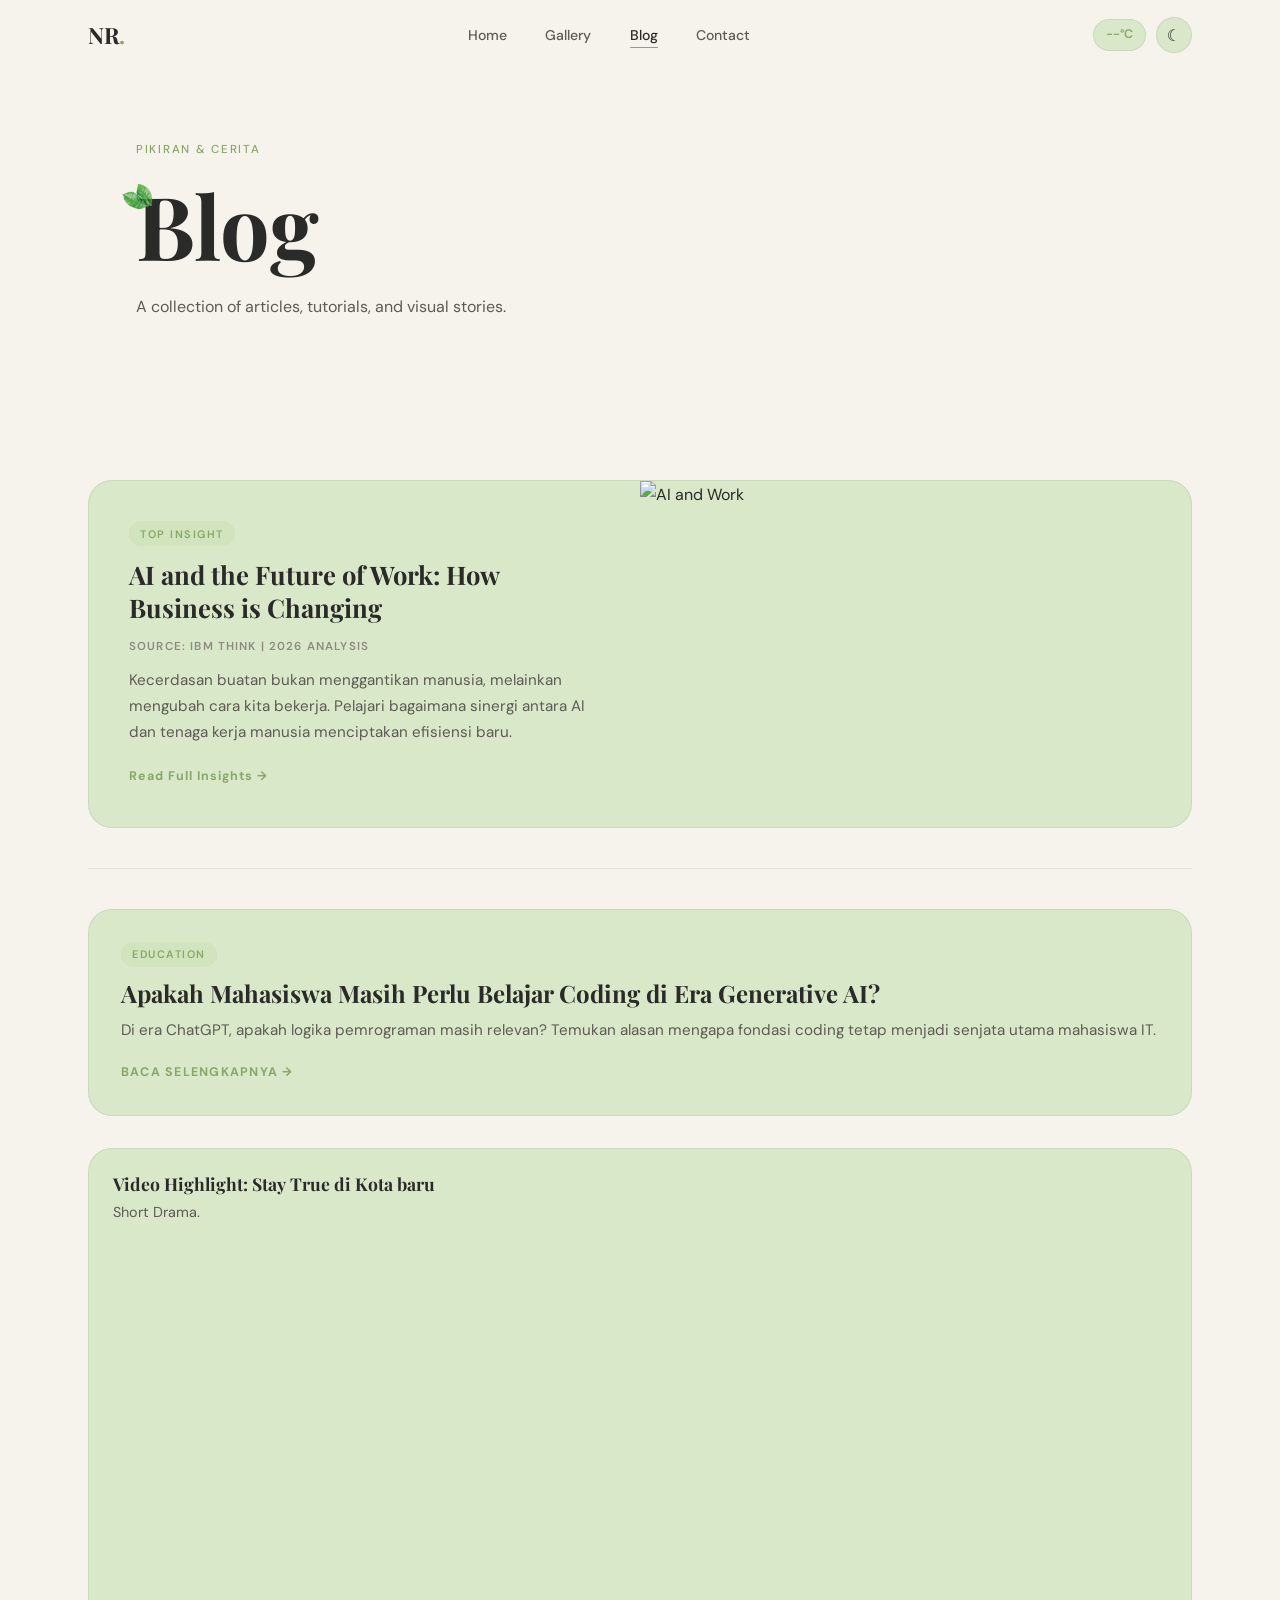
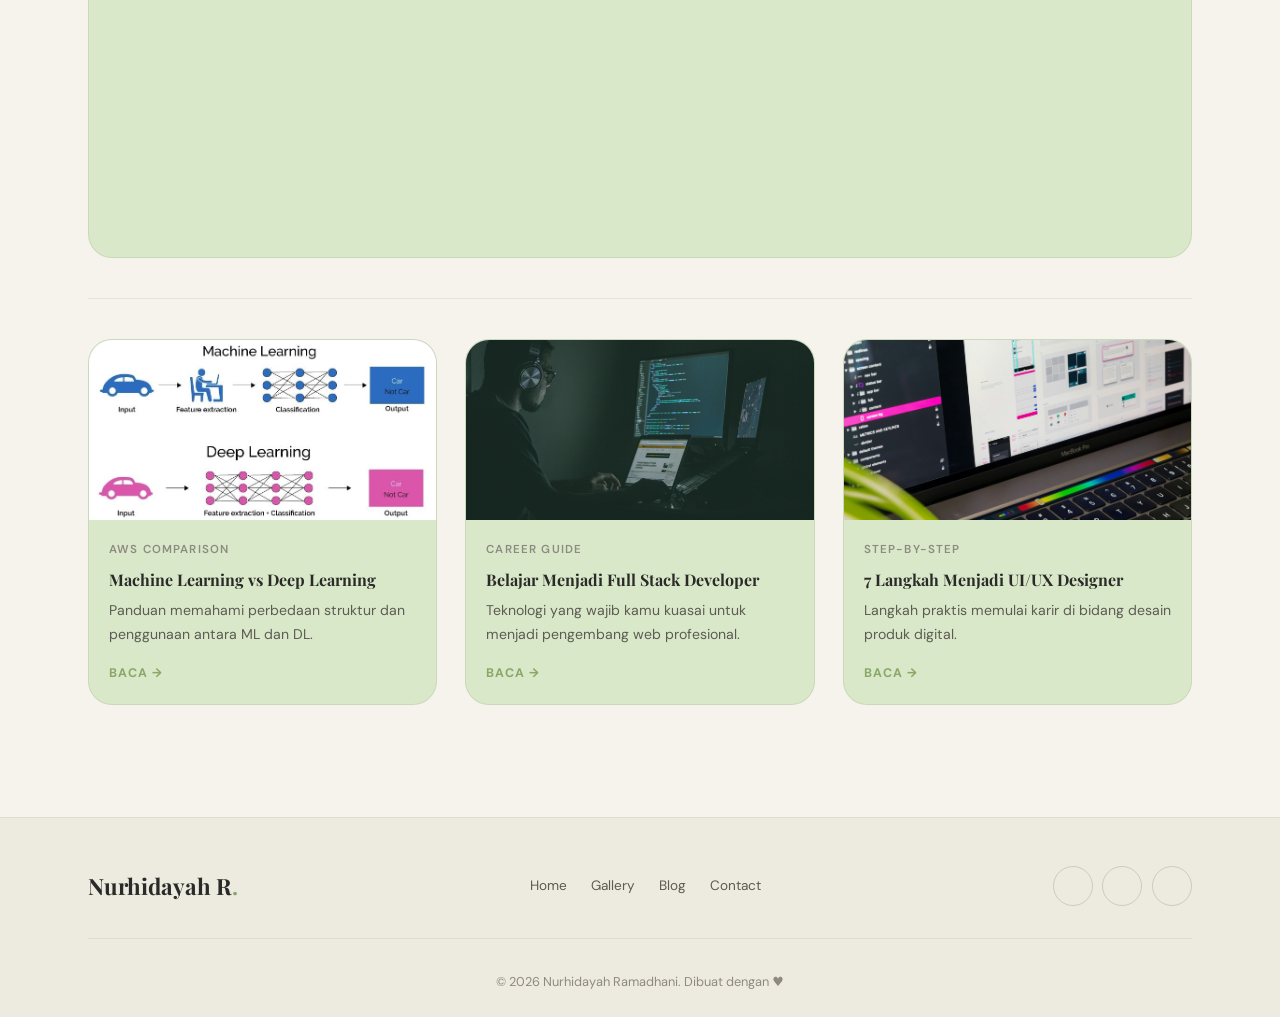
==== commit 307b13c7: "Update video highlight section in blog.html" ====
--- a/blog.html
+++ b/blog.html
@@ -89,8 +89,8 @@
     <!-- VIDEO HIGHLIGHT -->
     <div class="video-featured-wrap reveal">
       <div class="video-info">
-        <h3>Video Highlight: Roadmap to Machine Learning</h3>
-        <p>Tonton panduan visual ini untuk memahami alur belajar ML dari nol.</p>
+        <h3>Video Highlight: Stay True di Kota baru</h3>
+        <p>Short Drama.</p>
       </div>
       <div class="video-responsive">
         <iframe 
@@ -172,4 +172,4 @@
   <script src="https://unpkg.com/feather-icons"></script>
   <script>feather.replace();</script>
 </body>
-</html>+</html>
